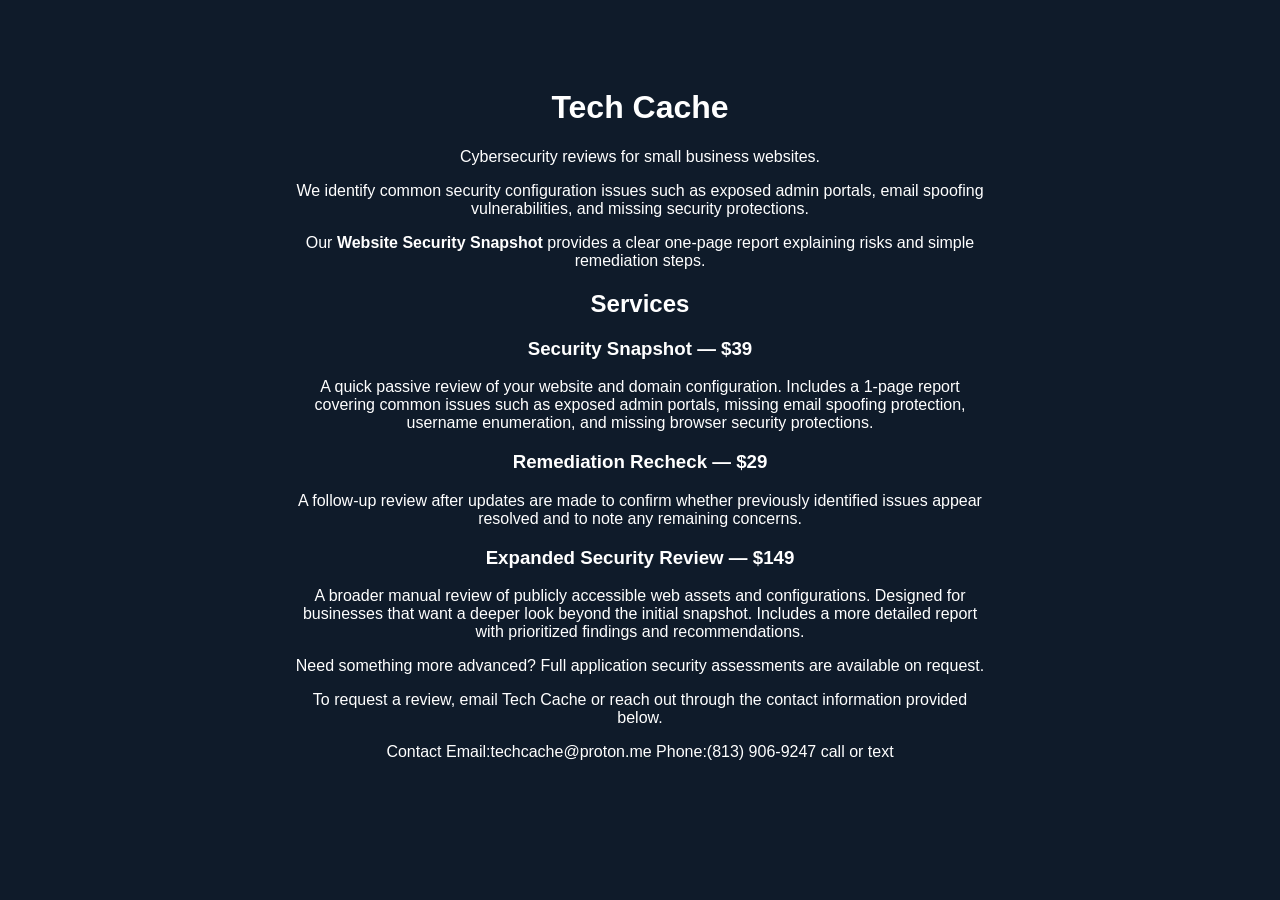
==== index.html @ 00142aca "Update contact information and review request text Rearranged contact information and review request" ====
<!DOCTYPE html>
<html>
<head>
<title>Tech Cache</title>
<style>
body {
    font-family: Arial;
    background-color: #0f1b2a;
    color: white;
    text-align: center;
    padding: 60px;
}

.container {
    max-width: 700px;
    margin: auto;
}

.logo {
    width: 120px;
}

button {
    background-color: #f4c542;
    border: none;
    padding: 12px 20px;
    font-size: 16px;
    cursor: pointer;
    border-radius: 6px;
}
</style>
</head>

<body>

<div class="container">

<h1>Tech Cache</h1>

<p>
Cybersecurity reviews for small business websites.
</p>

<p>
We identify common security configuration issues such as exposed admin portals,
email spoofing vulnerabilities, and missing security protections.
</p>

<p>
Our <strong>Website Security Snapshot</strong> provides a clear one-page report
explaining risks and simple remediation steps.
</p>
    
<h2>Services</h2>

<h3>Security Snapshot — $39</h3>
<p>
A quick passive review of your website and domain configuration.
Includes a 1-page report covering common issues such as exposed admin portals,
missing email spoofing protection, username enumeration, and missing browser security protections.
</p>

<h3>Remediation Recheck — $29</h3>
<p>
A follow-up review after updates are made to confirm whether previously identified issues
appear resolved and to note any remaining concerns.
</p>

<h3>Expanded Security Review — $149</h3>
<p>
A broader manual review of publicly accessible web assets and configurations.
Designed for businesses that want a deeper look beyond the initial snapshot.
Includes a more detailed report with prioritized findings and recommendations.
</p>
    
<p>
Need something more advanced? Full application security assessments are available on request.
</p>
    
<p>
To request a review, email Tech Cache or reach out through the contact information provided below.
</p>
    
<p>
Contact
Email:techcache@proton.me
Phone:(813) 906-9247 call or text
</p>

</div>

</body>
</html>
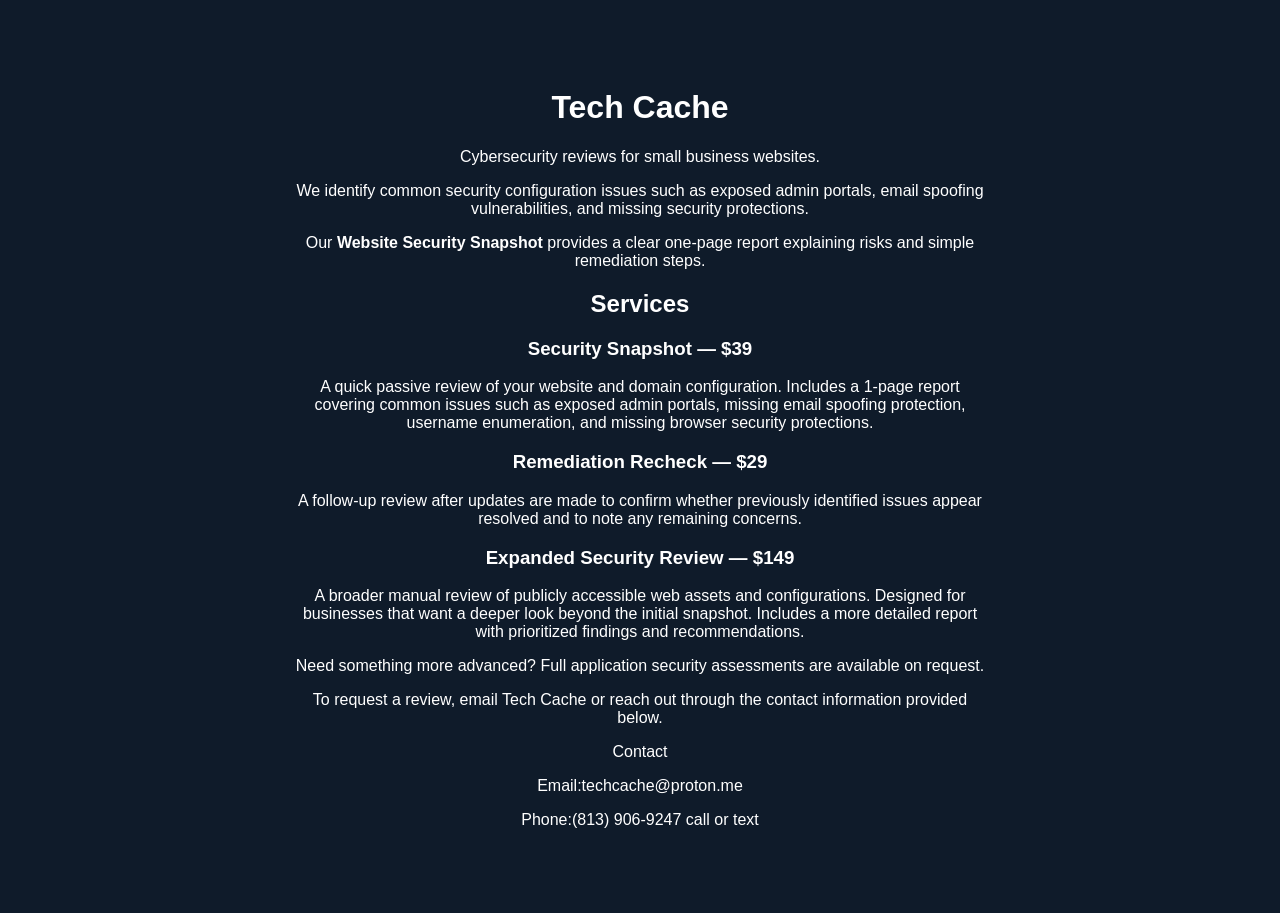
==== commit ffce674a: "Add contact information section to index.html" ====
--- a/index.html
+++ b/index.html
@@ -83,7 +83,13 @@
     
 <p>
 Contact
+</p>
+
+<p>
 Email:techcache@proton.me
+</p>
+
+<p>    
 Phone:(813) 906-9247 call or text
 </p>
 
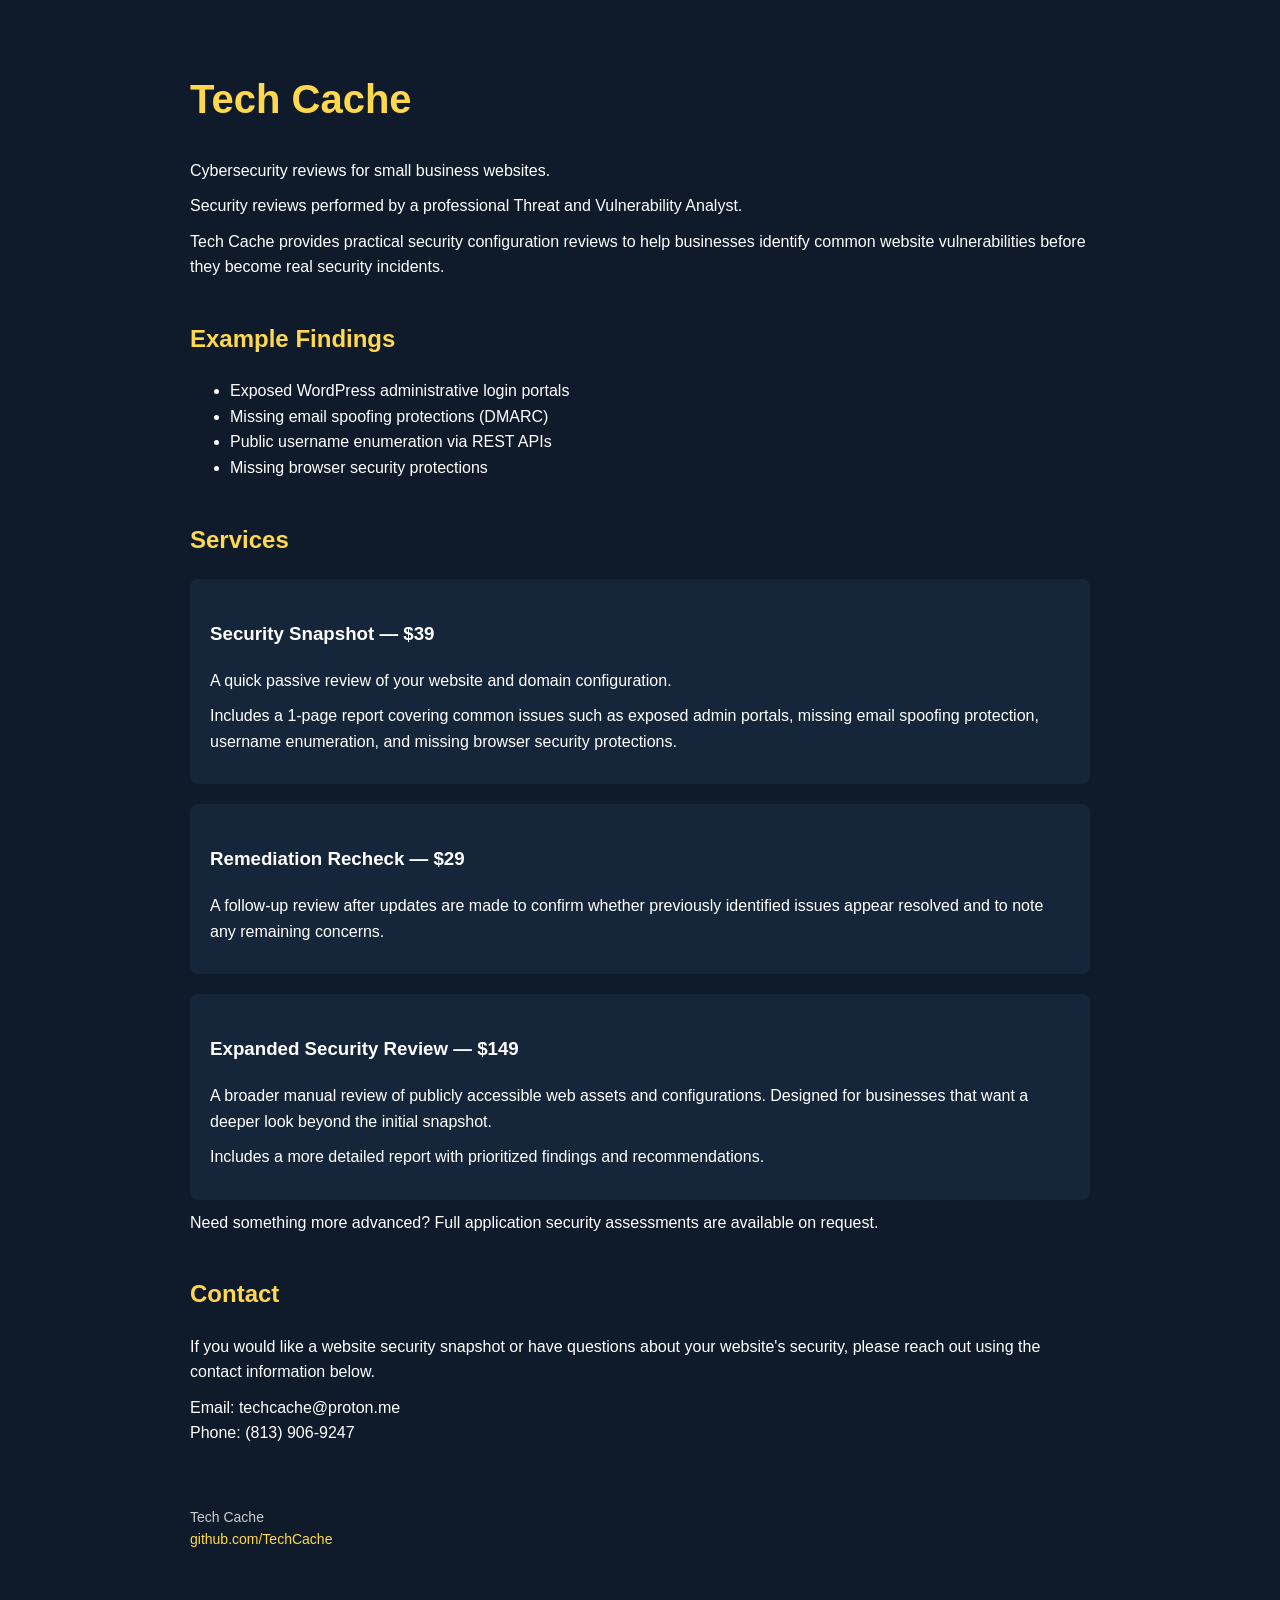
==== commit b330963e: "Refactor index.html for better structure and styles Updated HTML structure and styling for improved " ====
--- a/index.html
+++ b/index.html
@@ -1,33 +1,66 @@
 <!DOCTYPE html>
-<html>
+<html lang="en">
 <head>
+<meta charset="UTF-8">
+<meta name="viewport" content="width=device-width, initial-scale=1.0">
 <title>Tech Cache</title>
+
 <style>
+
 body {
-    font-family: Arial;
-    background-color: #0f1b2a;
-    color: white;
-    text-align: center;
-    padding: 60px;
+    margin:0;
+    font-family: Arial, Helvetica, sans-serif;
+    background-color:#0f1b2a;
+    color:white;
+    line-height:1.6;
 }
 
 .container {
-    max-width: 700px;
-    margin: auto;
+    max-width:900px;
+    margin:auto;
+    padding:40px 20px;
 }
 
-.logo {
-    width: 120px;
+h1 {
+    color:#ffd84d;
+    font-size:40px;
 }
 
-button {
-    background-color: #f4c542;
-    border: none;
-    padding: 12px 20px;
-    font-size: 16px;
-    cursor: pointer;
-    border-radius: 6px;
+h2 {
+    color:#ffd84d;
+    margin-top:40px;
 }
+
+h3 {
+    margin-top:20px;
+}
+
+p {
+    margin:10px 0;
+}
+
+ul {
+    margin-top:10px;
+}
+
+.service {
+    background:#16263a;
+    padding:20px;
+    margin-top:20px;
+    border-radius:8px;
+}
+
+.footer {
+    margin-top:60px;
+    font-size:14px;
+    color:#ccc;
+}
+
+a {
+    color:#ffd84d;
+    text-decoration:none;
+}
+
 </style>
 </head>
 
@@ -42,56 +75,98 @@
 </p>
 
 <p>
-We identify common security configuration issues such as exposed admin portals,
-email spoofing vulnerabilities, and missing security protections.
+Security reviews performed by a professional Threat and Vulnerability Analyst.
 </p>
 
 <p>
-Our <strong>Website Security Snapshot</strong> provides a clear one-page report
-explaining risks and simple remediation steps.
+Tech Cache provides practical security configuration reviews to help businesses identify
+common website vulnerabilities before they become real security incidents.
 </p>
-    
+
+
+<h2>Example Findings</h2>
+
+<ul>
+<li>Exposed WordPress administrative login portals</li>
+<li>Missing email spoofing protections (DMARC)</li>
+<li>Public username enumeration via REST APIs</li>
+<li>Missing browser security protections</li>
+</ul>
+
+
 <h2>Services</h2>
 
+<div class="service">
+
 <h3>Security Snapshot — $39</h3>
+
 <p>
 A quick passive review of your website and domain configuration.
+</p>
+
+<p>
 Includes a 1-page report covering common issues such as exposed admin portals,
 missing email spoofing protection, username enumeration, and missing browser security protections.
 </p>
 
+</div>
+
+
+<div class="service">
+
 <h3>Remediation Recheck — $29</h3>
+
 <p>
 A follow-up review after updates are made to confirm whether previously identified issues
 appear resolved and to note any remaining concerns.
 </p>
 
+</div>
+
+
+<div class="service">
+
 <h3>Expanded Security Review — $149</h3>
+
 <p>
 A broader manual review of publicly accessible web assets and configurations.
 Designed for businesses that want a deeper look beyond the initial snapshot.
+</p>
+
+<p>
 Includes a more detailed report with prioritized findings and recommendations.
 </p>
-    
+
+</div>
+
+
 <p>
 Need something more advanced? Full application security assessments are available on request.
 </p>
-    
+
+
+<h2>Contact</h2>
+
 <p>
-To request a review, email Tech Cache or reach out through the contact information provided below.
-</p>
-    
-<p>
-Contact
+If you would like a website security snapshot or have questions about your website's security,
+please reach out using the contact information below.
 </p>
 
 <p>
-Email:techcache@proton.me
+Email: techcache@proton.me<br>
+Phone: (813) 906-9247
 </p>
 
-<p>    
-Phone:(813) 906-9247 call or text
+
+<div class="footer">
+
+<p>
+Tech Cache
+<br>
+<a href="https://github.com/TechCache">github.com/TechCache</a>
 </p>
+
+</div>
 
 </div>
 
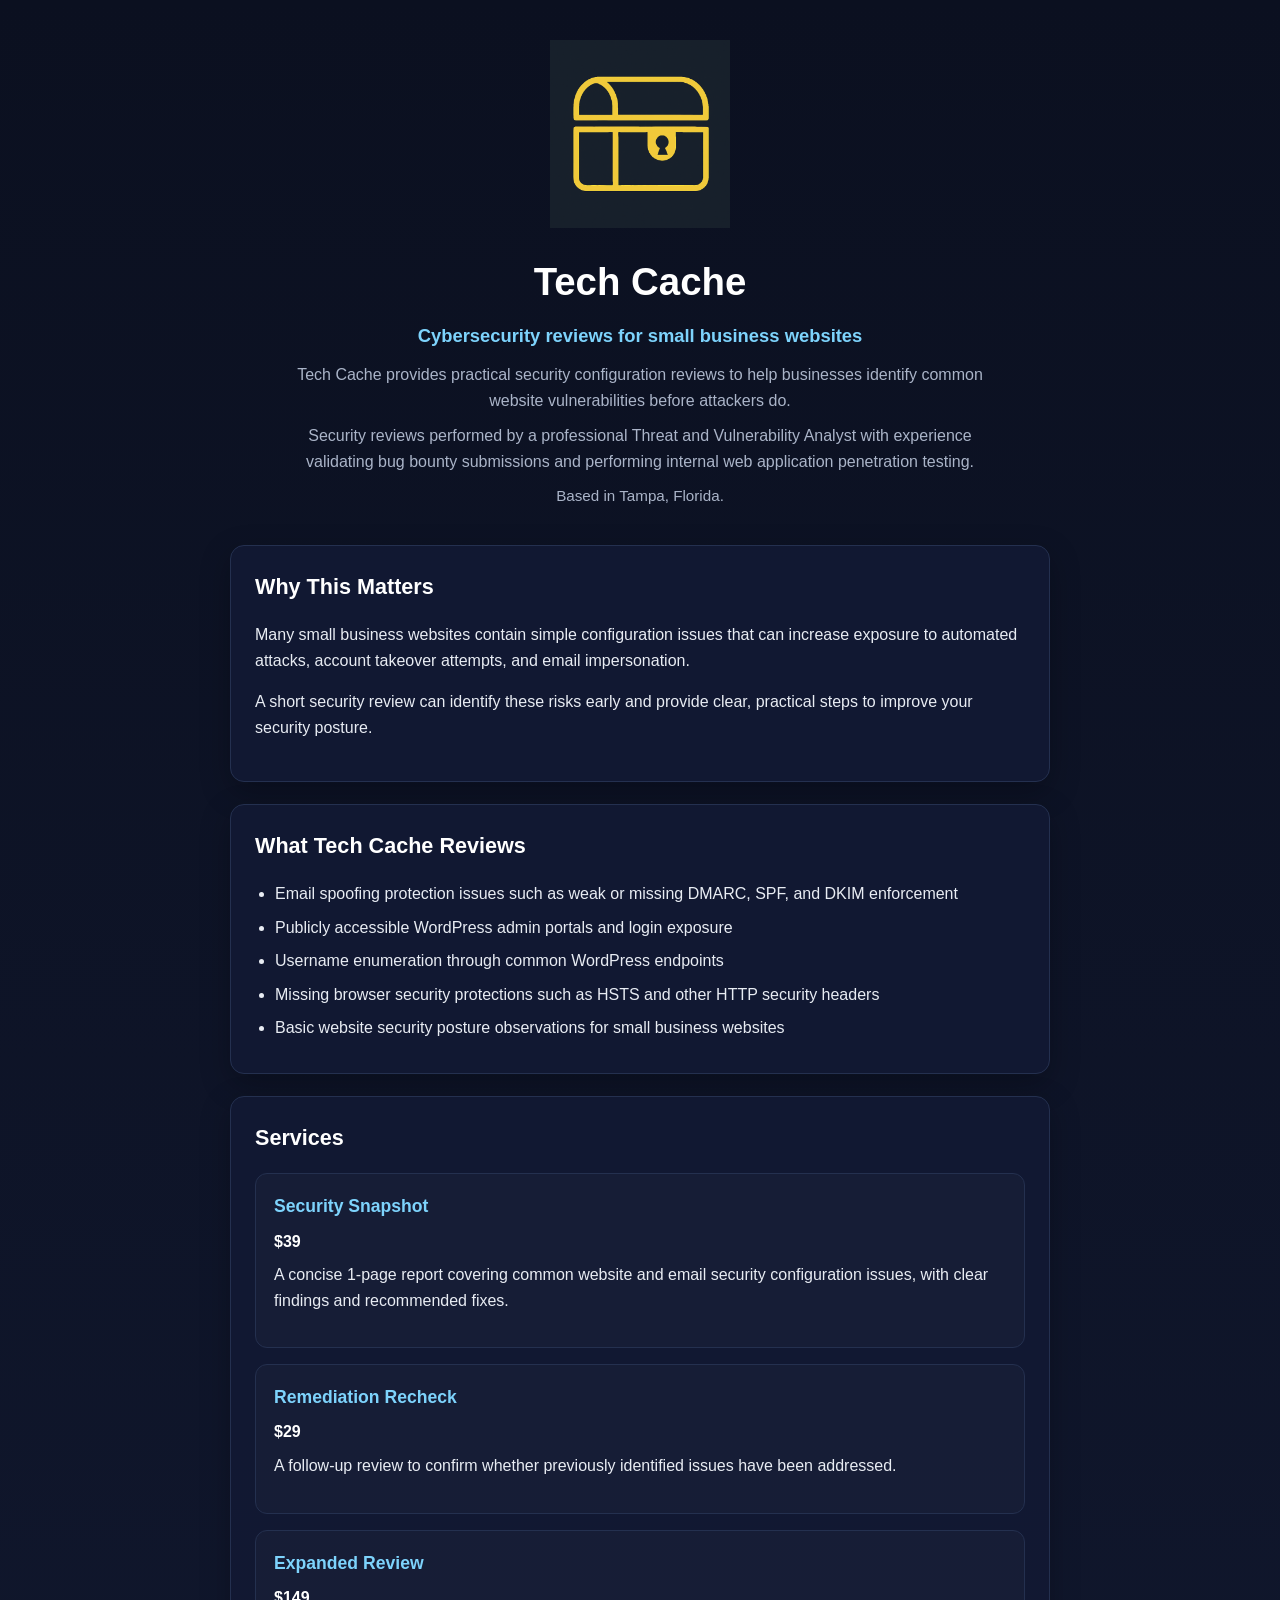
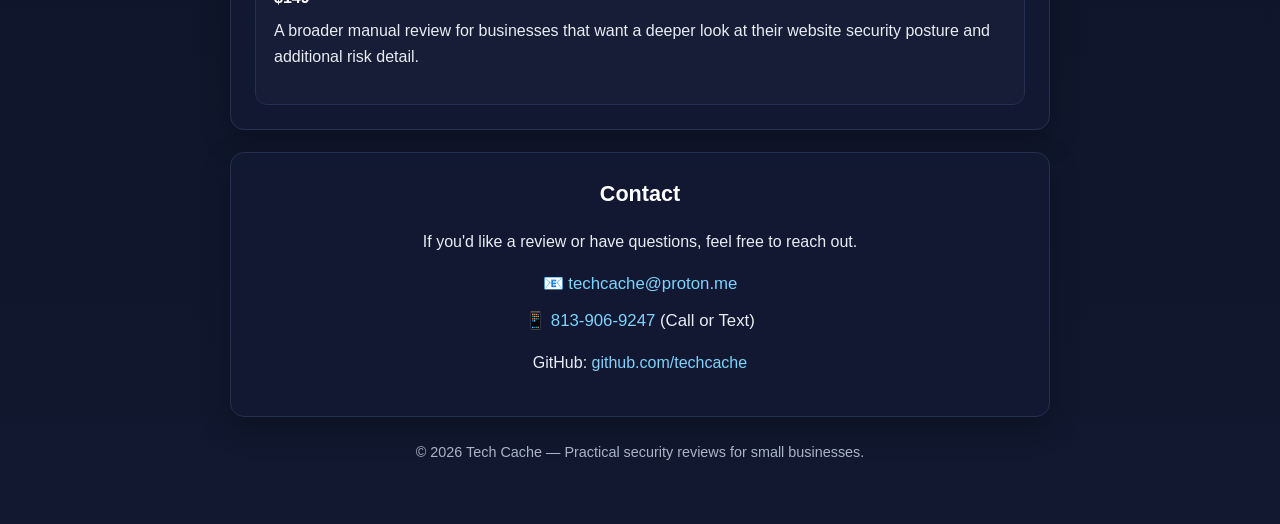
==== commit 884f89fd: "Refactor index.html with updated styles and content Updated HTML structure and styles for improved l" ====
--- a/index.html
+++ b/index.html
@@ -5,60 +5,163 @@
 <meta name="viewport" content="width=device-width, initial-scale=1.0">
 <title>Tech Cache</title>
 
+<meta name="description"
+content="Tech Cache provides practical cybersecurity reviews for small business websites including email security, WordPress exposure checks, and website security snapshots.">
+
 <style>
 
-body {
-    margin:0;
-    font-family: Arial, Helvetica, sans-serif;
-    background-color:#0f1b2a;
-    color:white;
-    line-height:1.6;
-}
-
-.container {
-    max-width:900px;
-    margin:auto;
-    padding:40px 20px;
-}
-
-h1 {
-    color:#ffd84d;
-    font-size:40px;
-}
-
-h2 {
-    color:#ffd84d;
-    margin-top:40px;
-}
-
-h3 {
-    margin-top:20px;
-}
-
-p {
-    margin:10px 0;
-}
-
-ul {
-    margin-top:10px;
-}
-
-.service {
-    background:#16263a;
-    padding:20px;
-    margin-top:20px;
-    border-radius:8px;
-}
-
-.footer {
-    margin-top:60px;
-    font-size:14px;
-    color:#ccc;
-}
-
-a {
-    color:#ffd84d;
-    text-decoration:none;
+:root{
+--bg:#0b1020;
+--card:#121933;
+--text:#e8ecf3;
+--muted:#aab4c8;
+--accent:#7dd3fc;
+--accent2:#38bdf8;
+--border:#24304f;
+}
+
+*{
+box-sizing:border-box;
+}
+
+body{
+margin:0;
+font-family:Arial,Helvetica,sans-serif;
+background:linear-gradient(180deg,#0b1020 0%,#11182f 100%);
+color:var(--text);
+line-height:1.6;
+}
+
+.container{
+max-width:860px;
+margin:0 auto;
+padding:40px 20px 60px;
+}
+
+.hero{
+text-align:center;
+margin-bottom:36px;
+}
+
+.logo{
+max-width:180px;
+height:auto;
+margin-bottom:16px;
+}
+
+h1{
+margin:0 0 8px;
+font-size:2.4rem;
+color:white;
+}
+
+.tagline{
+font-size:1.15rem;
+color:var(--accent);
+margin-bottom:12px;
+font-weight:600;
+}
+
+.subtext{
+max-width:720px;
+margin:0 auto 10px;
+color:var(--muted);
+font-size:1rem;
+}
+
+.location{
+color:var(--muted);
+font-size:0.95rem;
+margin-top:8px;
+}
+
+.card{
+background:rgba(18,25,51,0.9);
+border:1px solid var(--border);
+border-radius:14px;
+padding:24px;
+margin-bottom:22px;
+box-shadow:0 10px 30px rgba(0,0,0,0.25);
+}
+
+h2{
+margin-top:0;
+color:white;
+font-size:1.35rem;
+}
+
+p{
+margin-top:0;
+}
+
+ul{
+margin:12px 0 0 20px;
+padding:0;
+}
+
+li{
+margin-bottom:8px;
+color:var(--text);
+}
+
+.services{
+display:grid;
+gap:16px;
+}
+
+.service{
+padding:18px;
+border:1px solid var(--border);
+border-radius:12px;
+background:rgba(255,255,255,0.02);
+}
+
+.service h3{
+margin:0 0 8px;
+color:var(--accent);
+font-size:1.1rem;
+}
+
+.price{
+font-weight:bold;
+color:white;
+margin-bottom:8px;
+}
+
+.contact-box{
+text-align:center;
+}
+
+.contact-info{
+font-size:1.05rem;
+margin-top:10px;
+}
+
+a{
+color:var(--accent);
+text-decoration:none;
+}
+
+a:hover{
+color:var(--accent2);
+text-decoration:underline;
+}
+
+.footer{
+text-align:center;
+color:var(--muted);
+font-size:0.9rem;
+margin-top:24px;
+}
+
+@media (max-width:640px){
+h1{
+font-size:2rem;
+}
+
+.container{
+padding-top:28px;
+}
 }
 
 </style>
@@ -68,104 +171,133 @@
 
 <div class="container">
 
+<header class="hero">
+
+<img src="assets/logo.png" alt="Tech Cache logo" class="logo">
+
 <h1>Tech Cache</h1>
 
-<p>
-Cybersecurity reviews for small business websites.
-</p>
-
-<p>
-Security reviews performed by a professional Threat and Vulnerability Analyst.
-</p>
-
-<p>
-Tech Cache provides practical security configuration reviews to help businesses identify
-common website vulnerabilities before they become real security incidents.
-</p>
-
-
-<h2>Example Findings</h2>
+<div class="tagline">Cybersecurity reviews for small business websites</div>
+
+<p class="subtext">
+Tech Cache provides practical security configuration reviews to help
+businesses identify common website vulnerabilities before attackers do.
+</p>
+
+<p class="subtext">
+Security reviews performed by a professional Threat and Vulnerability Analyst
+with experience validating bug bounty submissions and performing internal
+web application penetration testing.
+</p>
+
+<div class="location">Based in Tampa, Florida.</div>
+
+</header>
+
+
+<section class="card">
+
+<h2>Why This Matters</h2>
+
+<p>
+Many small business websites contain simple configuration issues that can
+increase exposure to automated attacks, account takeover attempts, and
+email impersonation.
+</p>
+
+<p>
+A short security review can identify these risks early and provide clear,
+practical steps to improve your security posture.
+</p>
+
+</section>
+
+
+<section class="card">
+
+<h2>What Tech Cache Reviews</h2>
 
 <ul>
-<li>Exposed WordPress administrative login portals</li>
-<li>Missing email spoofing protections (DMARC)</li>
-<li>Public username enumeration via REST APIs</li>
-<li>Missing browser security protections</li>
+
+<li>Email spoofing protection issues such as weak or missing DMARC, SPF, and DKIM enforcement</li>
+
+<li>Publicly accessible WordPress admin portals and login exposure</li>
+
+<li>Username enumeration through common WordPress endpoints</li>
+
+<li>Missing browser security protections such as HSTS and other HTTP security headers</li>
+
+<li>Basic website security posture observations for small business websites</li>
+
 </ul>
 
+</section>
+
+
+<section class="card">
 
 <h2>Services</h2>
 
+<div class="services">
+
 <div class="service">
-
-<h3>Security Snapshot — $39</h3>
-
-<p>
-A quick passive review of your website and domain configuration.
-</p>
-
-<p>
-Includes a 1-page report covering common issues such as exposed admin portals,
-missing email spoofing protection, username enumeration, and missing browser security protections.
-</p>
-
-</div>
-
+<h3>Security Snapshot</h3>
+<div class="price">$39</div>
+<p>
+A concise 1-page report covering common website and email security
+configuration issues, with clear findings and recommended fixes.
+</p>
+</div>
 
 <div class="service">
-
-<h3>Remediation Recheck — $29</h3>
-
-<p>
-A follow-up review after updates are made to confirm whether previously identified issues
-appear resolved and to note any remaining concerns.
-</p>
-
-</div>
-
+<h3>Remediation Recheck</h3>
+<div class="price">$29</div>
+<p>
+A follow-up review to confirm whether previously identified issues
+have been addressed.
+</p>
+</div>
 
 <div class="service">
-
-<h3>Expanded Security Review — $149</h3>
-
-<p>
-A broader manual review of publicly accessible web assets and configurations.
-Designed for businesses that want a deeper look beyond the initial snapshot.
-</p>
-
-<p>
-Includes a more detailed report with prioritized findings and recommendations.
-</p>
-
-</div>
-
-
-<p>
-Need something more advanced? Full application security assessments are available on request.
-</p>
-
+<h3>Expanded Review</h3>
+<div class="price">$149</div>
+<p>
+A broader manual review for businesses that want a deeper look at
+their website security posture and additional risk detail.
+</p>
+</div>
+
+</div>
+
+</section>
+
+
+<section class="card contact-box">
 
 <h2>Contact</h2>
 
-<p>
-If you would like a website security snapshot or have questions about your website's security,
-please reach out using the contact information below.
-</p>
-
-<p>
-Email: techcache@proton.me<br>
-Phone: (813) 906-9247
-</p>
+<p>If you'd like a review or have questions, feel free to reach out.</p>
+
+<div class="contact-info">
+📧 <a href="mailto:techcache@proton.me">techcache@proton.me</a>
+</div>
+
+<div class="contact-info">
+📱 <a href="tel:+18139069247">813-906-9247</a> (Call or Text)
+</div>
+
+<p style="margin-top:16px;">
+GitHub:
+<a href="https://github.com/techcache" target="_blank">
+github.com/techcache
+</a>
+</p>
+
+</section>
 
 
 <div class="footer">
-
-<p>
-Tech Cache
-<br>
-<a href="https://github.com/TechCache">github.com/TechCache</a>
-</p>
-
+© 2026 Tech Cache — Practical security reviews for small businesses.
 </div>
 
 </div>
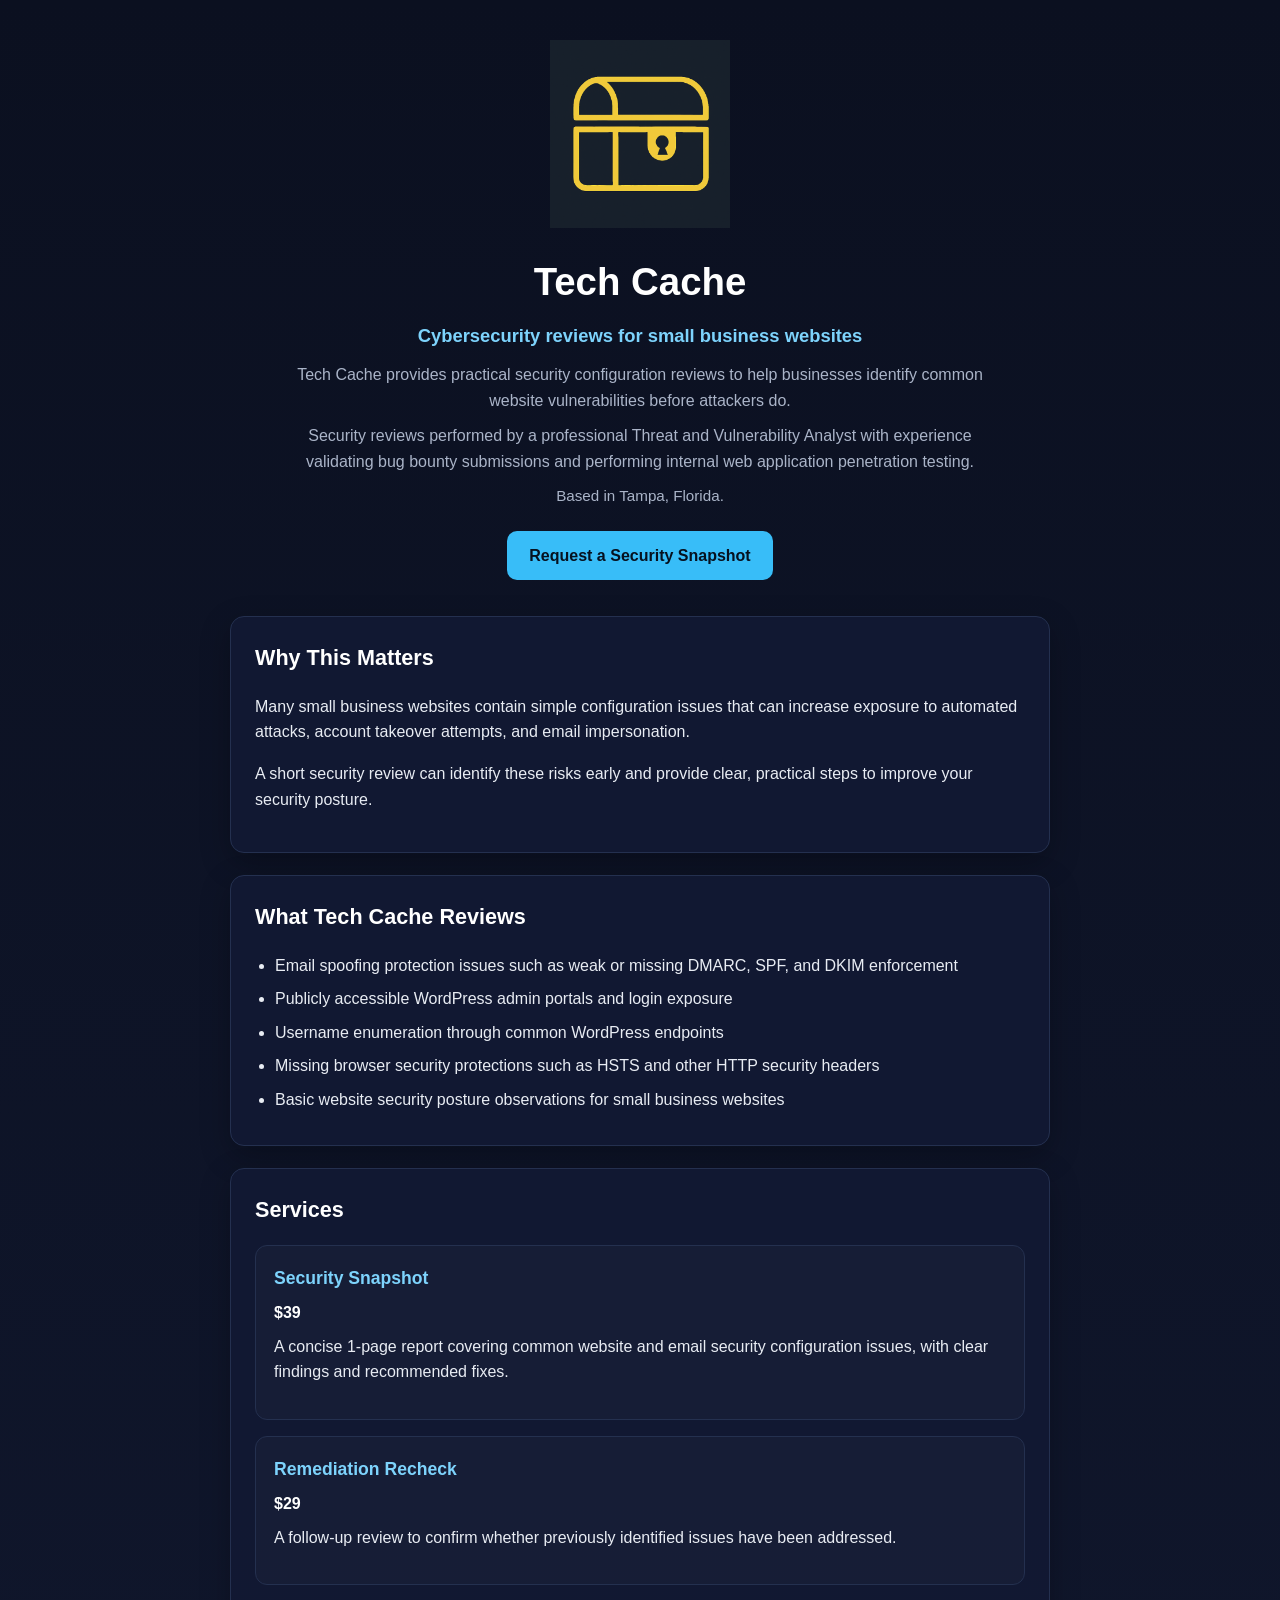
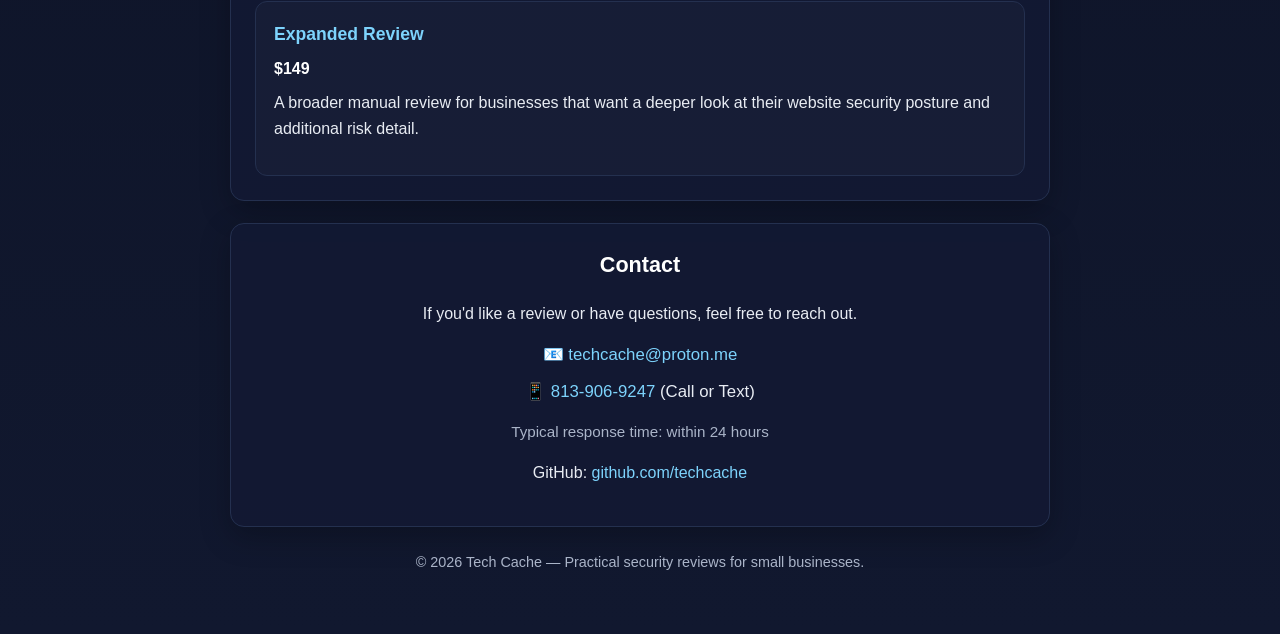
==== commit 4d36b59b: "Refactor CSS variables and improve HTML structure Added new CSS variables for button text color and " ====
--- a/index.html
+++ b/index.html
@@ -9,161 +9,192 @@
 content="Tech Cache provides practical cybersecurity reviews for small business websites including email security, WordPress exposure checks, and website security snapshots.">
 
 <style>
-
 :root{
---bg:#0b1020;
---card:#121933;
---text:#e8ecf3;
---muted:#aab4c8;
---accent:#7dd3fc;
---accent2:#38bdf8;
---border:#24304f;
+  --bg:#0b1020;
+  --card:#121933;
+  --text:#e8ecf3;
+  --muted:#aab4c8;
+  --accent:#7dd3fc;
+  --accent2:#38bdf8;
+  --border:#24304f;
+  --button-text:#06111f;
 }
 
 *{
-box-sizing:border-box;
+  box-sizing:border-box;
 }
 
 body{
-margin:0;
-font-family:Arial,Helvetica,sans-serif;
-background:linear-gradient(180deg,#0b1020 0%,#11182f 100%);
-color:var(--text);
-line-height:1.6;
+  margin:0;
+  font-family:Arial,Helvetica,sans-serif;
+  background:linear-gradient(180deg,#0b1020 0%,#11182f 100%);
+  color:var(--text);
+  line-height:1.6;
 }
 
 .container{
-max-width:860px;
-margin:0 auto;
-padding:40px 20px 60px;
+  max-width:860px;
+  margin:0 auto;
+  padding:40px 20px 60px;
 }
 
 .hero{
-text-align:center;
-margin-bottom:36px;
+  text-align:center;
+  margin-bottom:36px;
 }
 
 .logo{
-max-width:180px;
-height:auto;
-margin-bottom:16px;
+  max-width:180px;
+  height:auto;
+  margin-bottom:16px;
 }
 
 h1{
-margin:0 0 8px;
-font-size:2.4rem;
-color:white;
+  margin:0 0 8px;
+  font-size:2.4rem;
+  color:white;
 }
 
 .tagline{
-font-size:1.15rem;
-color:var(--accent);
-margin-bottom:12px;
-font-weight:600;
+  font-size:1.15rem;
+  color:var(--accent);
+  margin-bottom:12px;
+  font-weight:600;
 }
 
 .subtext{
-max-width:720px;
-margin:0 auto 10px;
-color:var(--muted);
-font-size:1rem;
+  max-width:720px;
+  margin:0 auto 10px;
+  color:var(--muted);
+  font-size:1rem;
 }
 
 .location{
-color:var(--muted);
-font-size:0.95rem;
-margin-top:8px;
+  color:var(--muted);
+  font-size:0.95rem;
+  margin-top:8px;
+}
+
+.cta-wrap{
+  margin-top:22px;
+}
+
+.cta-button{
+  display:inline-block;
+  background:var(--accent2);
+  color:var(--button-text);
+  padding:12px 22px;
+  border-radius:10px;
+  font-weight:700;
+  text-decoration:none;
+  transition:transform 0.15s ease, opacity 0.15s ease;
+}
+
+.cta-button:hover{
+  text-decoration:none;
+  opacity:0.95;
+  transform:translateY(-1px);
 }
 
 .card{
-background:rgba(18,25,51,0.9);
-border:1px solid var(--border);
-border-radius:14px;
-padding:24px;
-margin-bottom:22px;
-box-shadow:0 10px 30px rgba(0,0,0,0.25);
+  background:rgba(18,25,51,0.9);
+  border:1px solid var(--border);
+  border-radius:14px;
+  padding:24px;
+  margin-bottom:22px;
+  box-shadow:0 10px 30px rgba(0,0,0,0.25);
 }
 
 h2{
-margin-top:0;
-color:white;
-font-size:1.35rem;
+  margin-top:0;
+  color:white;
+  font-size:1.35rem;
 }
 
 p{
-margin-top:0;
+  margin-top:0;
 }
 
 ul{
-margin:12px 0 0 20px;
-padding:0;
+  margin:12px 0 0 20px;
+  padding:0;
 }
 
 li{
-margin-bottom:8px;
-color:var(--text);
+  margin-bottom:8px;
+  color:var(--text);
 }
 
 .services{
-display:grid;
-gap:16px;
+  display:grid;
+  gap:16px;
 }
 
 .service{
-padding:18px;
-border:1px solid var(--border);
-border-radius:12px;
-background:rgba(255,255,255,0.02);
+  padding:18px;
+  border:1px solid var(--border);
+  border-radius:12px;
+  background:rgba(255,255,255,0.02);
 }
 
 .service h3{
-margin:0 0 8px;
-color:var(--accent);
-font-size:1.1rem;
+  margin:0 0 8px;
+  color:var(--accent);
+  font-size:1.1rem;
 }
 
 .price{
-font-weight:bold;
-color:white;
-margin-bottom:8px;
+  font-weight:bold;
+  color:white;
+  margin-bottom:8px;
 }
 
 .contact-box{
-text-align:center;
+  text-align:center;
 }
 
 .contact-info{
-font-size:1.05rem;
-margin-top:10px;
+  font-size:1.05rem;
+  margin-top:10px;
+}
+
+.response-time{
+  color:var(--muted);
+  font-size:0.95rem;
+  margin-top:14px;
 }
 
 a{
-color:var(--accent);
-text-decoration:none;
+  color:var(--accent);
+  text-decoration:none;
 }
 
 a:hover{
-color:var(--accent2);
-text-decoration:underline;
+  color:var(--accent2);
+  text-decoration:underline;
 }
 
 .footer{
-text-align:center;
-color:var(--muted);
-font-size:0.9rem;
-margin-top:24px;
+  text-align:center;
+  color:var(--muted);
+  font-size:0.9rem;
+  margin-top:24px;
 }
 
 @media (max-width:640px){
-h1{
-font-size:2rem;
-}
-
-.container{
-padding-top:28px;
-}
-}
-
+  h1{
+    font-size:2rem;
+  }
+
+  .container{
+    padding-top:28px;
+  }
+
+  .cta-button{
+    width:100%;
+    max-width:320px;
+  }
+}
 </style>
 </head>
 
@@ -171,134 +202,121 @@
 
 <div class="container">
 
-<header class="hero">
-
-<img src="assets/logo.png" alt="Tech Cache logo" class="logo">
-
-<h1>Tech Cache</h1>
-
-<div class="tagline">Cybersecurity reviews for small business websites</div>
-
-<p class="subtext">
-Tech Cache provides practical security configuration reviews to help
-businesses identify common website vulnerabilities before attackers do.
-</p>
-
-<p class="subtext">
-Security reviews performed by a professional Threat and Vulnerability Analyst
-with experience validating bug bounty submissions and performing internal
-web application penetration testing.
-</p>
-
-<div class="location">Based in Tampa, Florida.</div>
-
-</header>
-
-
-<section class="card">
-
-<h2>Why This Matters</h2>
-
-<p>
-Many small business websites contain simple configuration issues that can
-increase exposure to automated attacks, account takeover attempts, and
-email impersonation.
-</p>
-
-<p>
-A short security review can identify these risks early and provide clear,
-practical steps to improve your security posture.
-</p>
-
-</section>
-
-
-<section class="card">
-
-<h2>What Tech Cache Reviews</h2>
-
-<ul>
-
-<li>Email spoofing protection issues such as weak or missing DMARC, SPF, and DKIM enforcement</li>
-
-<li>Publicly accessible WordPress admin portals and login exposure</li>
-
-<li>Username enumeration through common WordPress endpoints</li>
-
-<li>Missing browser security protections such as HSTS and other HTTP security headers</li>
-
-<li>Basic website security posture observations for small business websites</li>
-
-</ul>
-
-</section>
-
-
-<section class="card">
-
-<h2>Services</h2>
-
-<div class="services">
-
-<div class="service">
-<h3>Security Snapshot</h3>
-<div class="price">$39</div>
-<p>
-A concise 1-page report covering common website and email security
-configuration issues, with clear findings and recommended fixes.
-</p>
-</div>
-
-<div class="service">
-<h3>Remediation Recheck</h3>
-<div class="price">$29</div>
-<p>
-A follow-up review to confirm whether previously identified issues
-have been addressed.
-</p>
-</div>
-
-<div class="service">
-<h3>Expanded Review</h3>
-<div class="price">$149</div>
-<p>
-A broader manual review for businesses that want a deeper look at
-their website security posture and additional risk detail.
-</p>
-</div>
-
-</div>
-
-</section>
-
-
-<section class="card contact-box">
-
-<h2>Contact</h2>
-
-<p>If you'd like a review or have questions, feel free to reach out.</p>
-
-<div class="contact-info">
-📧 <a href="mailto:techcache@proton.me">techcache@proton.me</a>
-</div>
-
-<div class="contact-info">
-📱 <a href="tel:+18139069247">813-906-9247</a> (Call or Text)
-</div>
-
-<p style="margin-top:16px;">
-GitHub:
-<a href="https://github.com/techcache" target="_blank">
-github.com/techcache
-</a>
-</p>
-
-</section>
-
-
-<div class="footer">
-© 2026 Tech Cache — Practical security reviews for small businesses.
-</div>
+  <header class="hero">
+    <img src="assets/logo.png" alt="Tech Cache logo" class="logo">
+
+    <h1>Tech Cache</h1>
+
+    <div class="tagline">Cybersecurity reviews for small business websites</div>
+
+    <p class="subtext">
+      Tech Cache provides practical security configuration reviews to help
+      businesses identify common website vulnerabilities before attackers do.
+    </p>
+
+    <p class="subtext">
+      Security reviews performed by a professional Threat and Vulnerability Analyst
+      with experience validating bug bounty submissions and performing internal
+      web application penetration testing.
+    </p>
+
+    <div class="location">Based in Tampa, Florida.</div>
+
+    <div class="cta-wrap">
+      <a href="mailto:techcache@proton.me?subject=Security%20Snapshot%20Request" class="cta-button">
+        Request a Security Snapshot
+      </a>
+    </div>
+  </header>
+
+  <section class="card">
+    <h2>Why This Matters</h2>
+
+    <p>
+      Many small business websites contain simple configuration issues that can
+      increase exposure to automated attacks, account takeover attempts, and
+      email impersonation.
+    </p>
+
+    <p>
+      A short security review can identify these risks early and provide clear,
+      practical steps to improve your security posture.
+    </p>
+  </section>
+
+  <section class="card">
+    <h2>What Tech Cache Reviews</h2>
+
+    <ul>
+      <li>Email spoofing protection issues such as weak or missing DMARC, SPF, and DKIM enforcement</li>
+      <li>Publicly accessible WordPress admin portals and login exposure</li>
+      <li>Username enumeration through common WordPress endpoints</li>
+      <li>Missing browser security protections such as HSTS and other HTTP security headers</li>
+      <li>Basic website security posture observations for small business websites</li>
+    </ul>
+  </section>
+
+  <section class="card">
+    <h2>Services</h2>
+
+    <div class="services">
+      <div class="service">
+        <h3>Security Snapshot</h3>
+        <div class="price">$39</div>
+        <p>
+          A concise 1-page report covering common website and email security
+          configuration issues, with clear findings and recommended fixes.
+        </p>
+      </div>
+
+      <div class="service">
+        <h3>Remediation Recheck</h3>
+        <div class="price">$29</div>
+        <p>
+          A follow-up review to confirm whether previously identified issues
+          have been addressed.
+        </p>
+      </div>
+
+      <div class="service">
+        <h3>Expanded Review</h3>
+        <div class="price">$149</div>
+        <p>
+          A broader manual review for businesses that want a deeper look at
+          their website security posture and additional risk detail.
+        </p>
+      </div>
+    </div>
+  </section>
+
+  <section class="card contact-box">
+    <h2>Contact</h2>
+
+    <p>If you'd like a review or have questions, feel free to reach out.</p>
+
+    <div class="contact-info">
+      📧 <a href="mailto:techcache@proton.me">techcache@proton.me</a>
+    </div>
+
+    <div class="contact-info">
+      📱 <a href="tel:+18139069247">813-906-9247</a> (Call or Text)
+    </div>
+
+    <div class="response-time">
+      Typical response time: within 24 hours
+    </div>
+
+    <p style="margin-top:16px;">
+      GitHub:
+      <a href="https://github.com/techcache" target="_blank" rel="noopener noreferrer">
+        github.com/techcache
+      </a>
+    </p>
+  </section>
+
+  <div class="footer">
+    © 2026 Tech Cache — Practical security reviews for small businesses.
+  </div>
 
 </div>
 
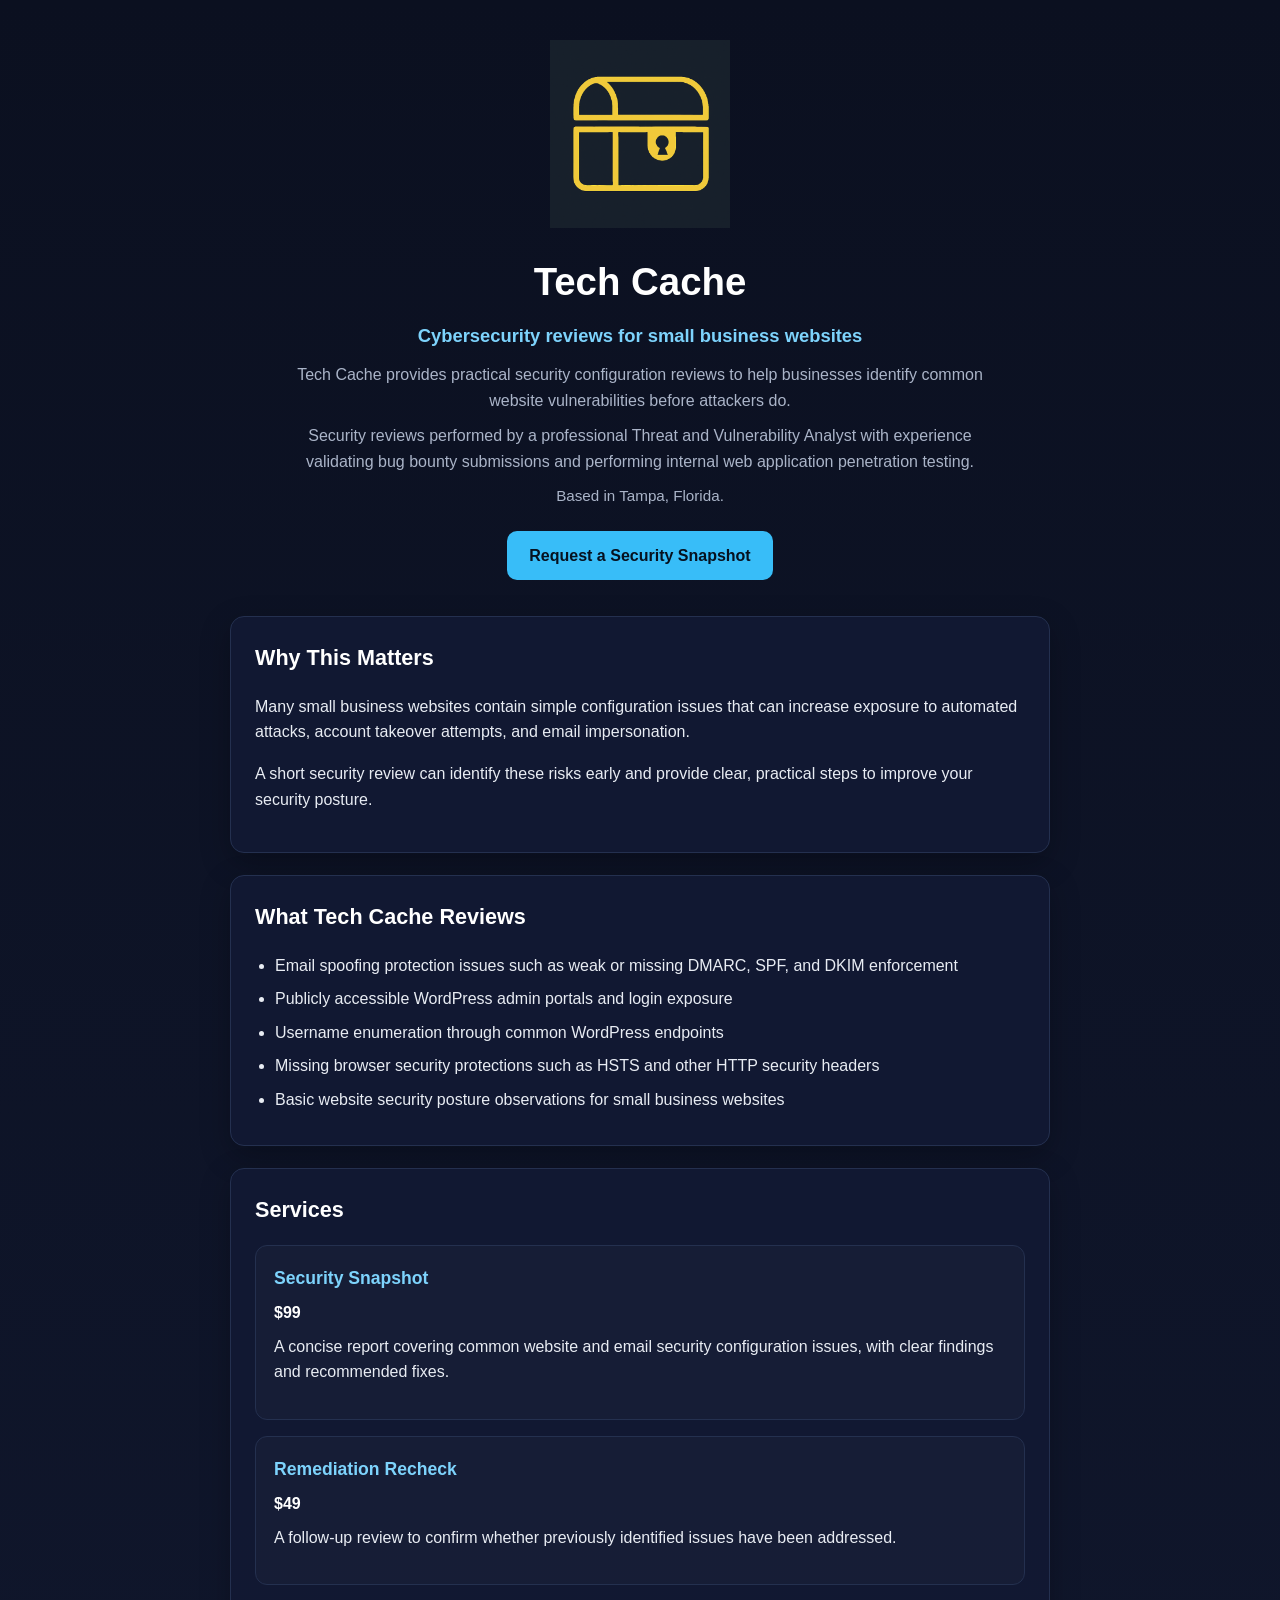
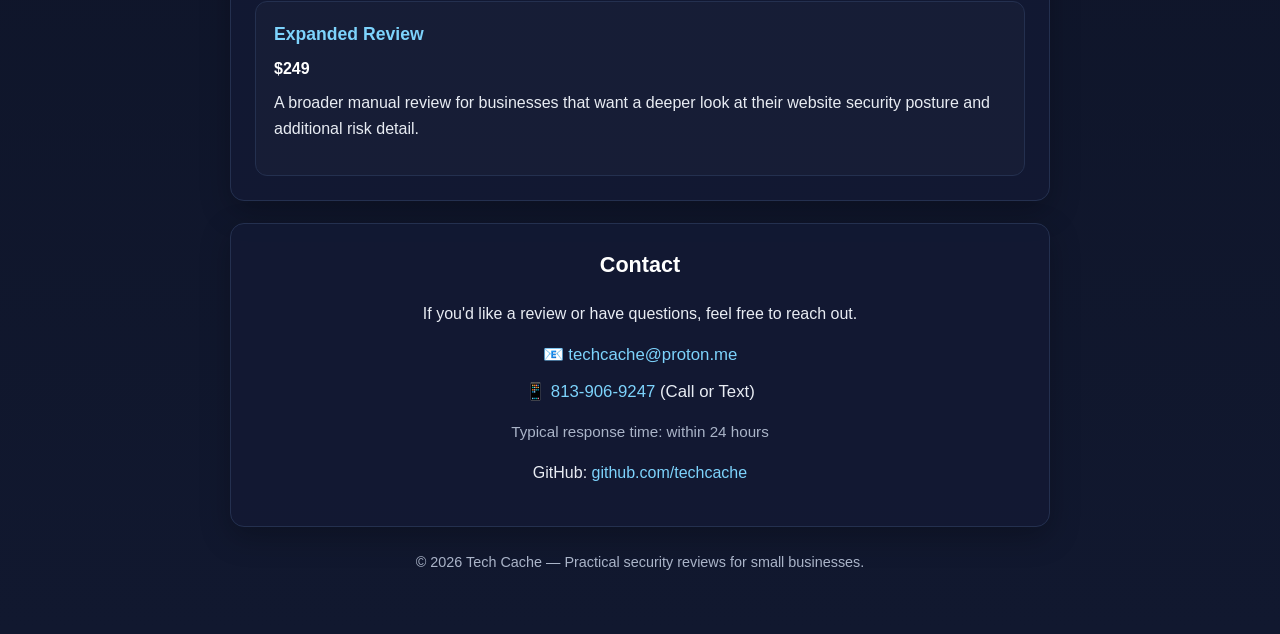
==== commit d67f7171: "Modify service prices and descriptions in index.html Updated service prices and improved service des" ====
--- a/index.html
+++ b/index.html
@@ -262,16 +262,16 @@
     <div class="services">
       <div class="service">
         <h3>Security Snapshot</h3>
-        <div class="price">$39</div>
+        <div class="price">$99</div>
         <p>
-          A concise 1-page report covering common website and email security
+          A concise report covering common website and email security
           configuration issues, with clear findings and recommended fixes.
         </p>
       </div>
 
       <div class="service">
         <h3>Remediation Recheck</h3>
-        <div class="price">$29</div>
+        <div class="price">$49</div>
         <p>
           A follow-up review to confirm whether previously identified issues
           have been addressed.
@@ -280,7 +280,7 @@
 
       <div class="service">
         <h3>Expanded Review</h3>
-        <div class="price">$149</div>
+        <div class="price">$249</div>
         <p>
           A broader manual review for businesses that want a deeper look at
           their website security posture and additional risk detail.
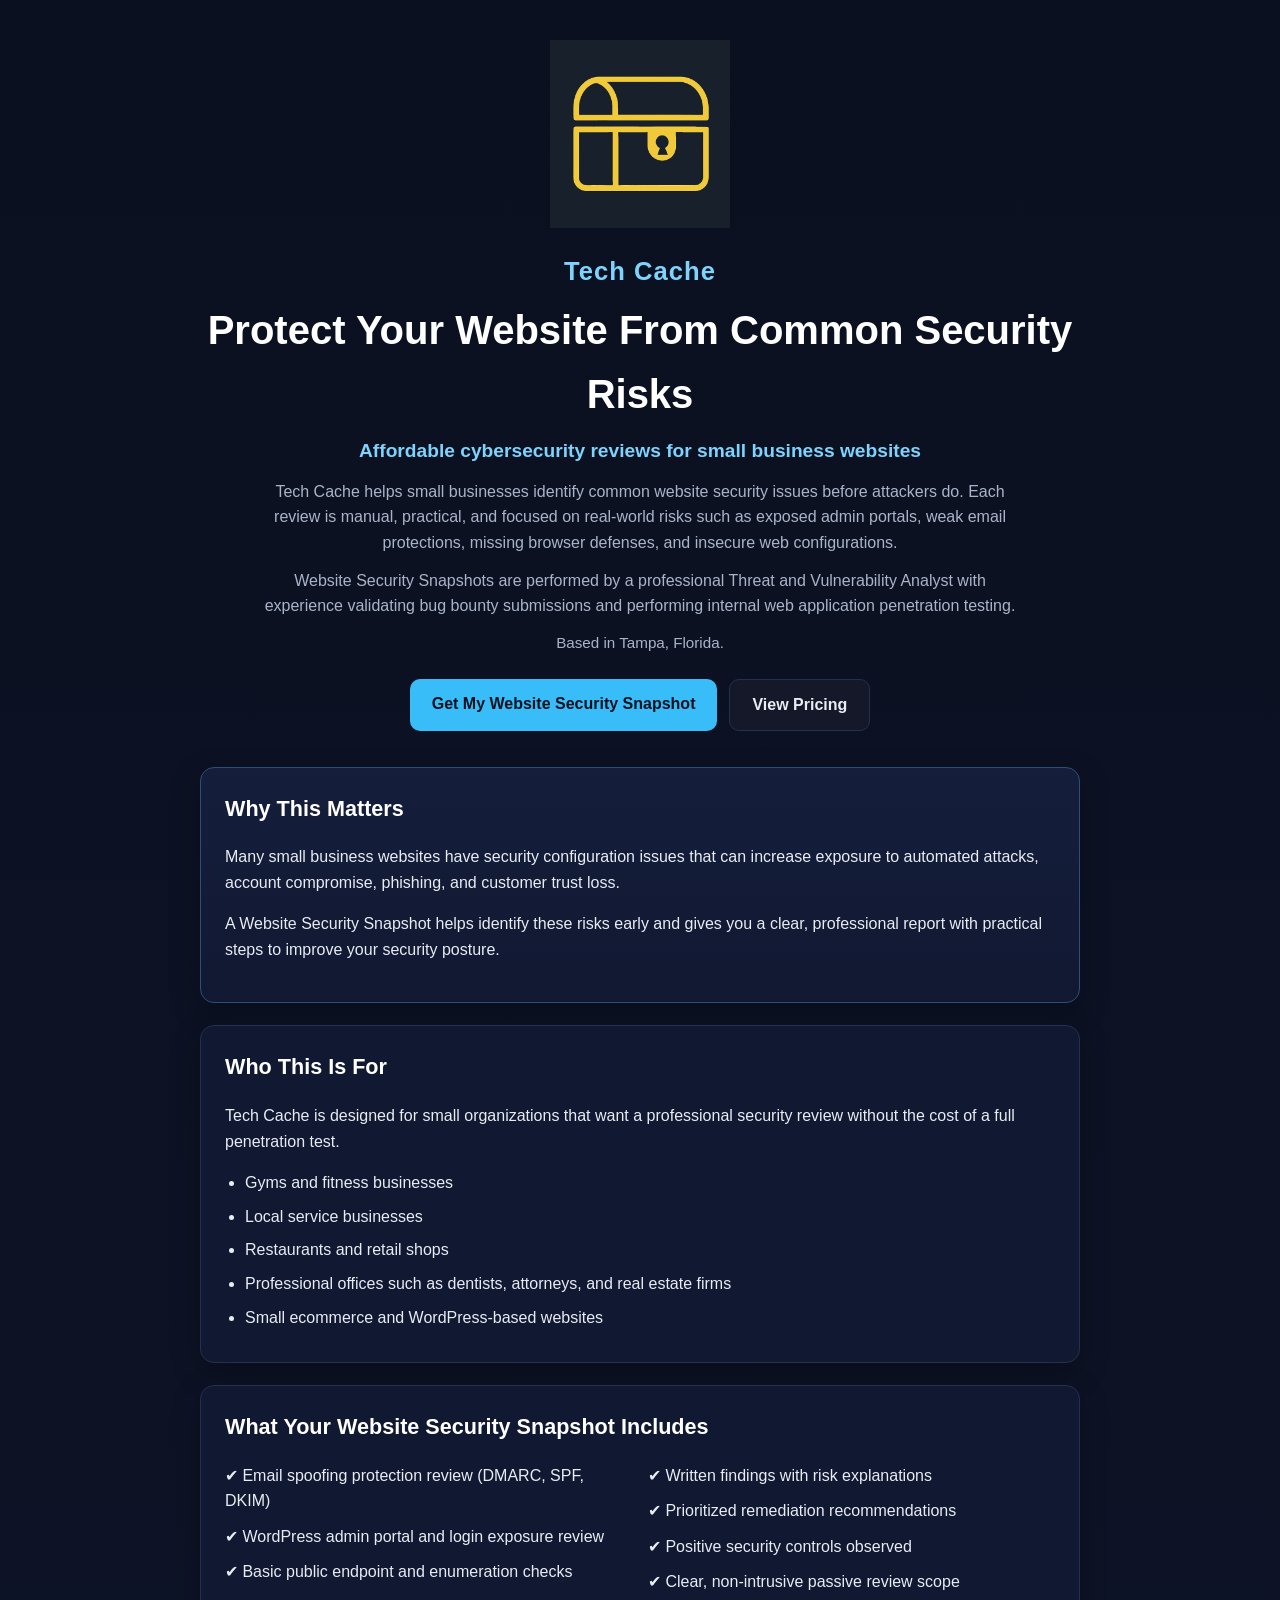
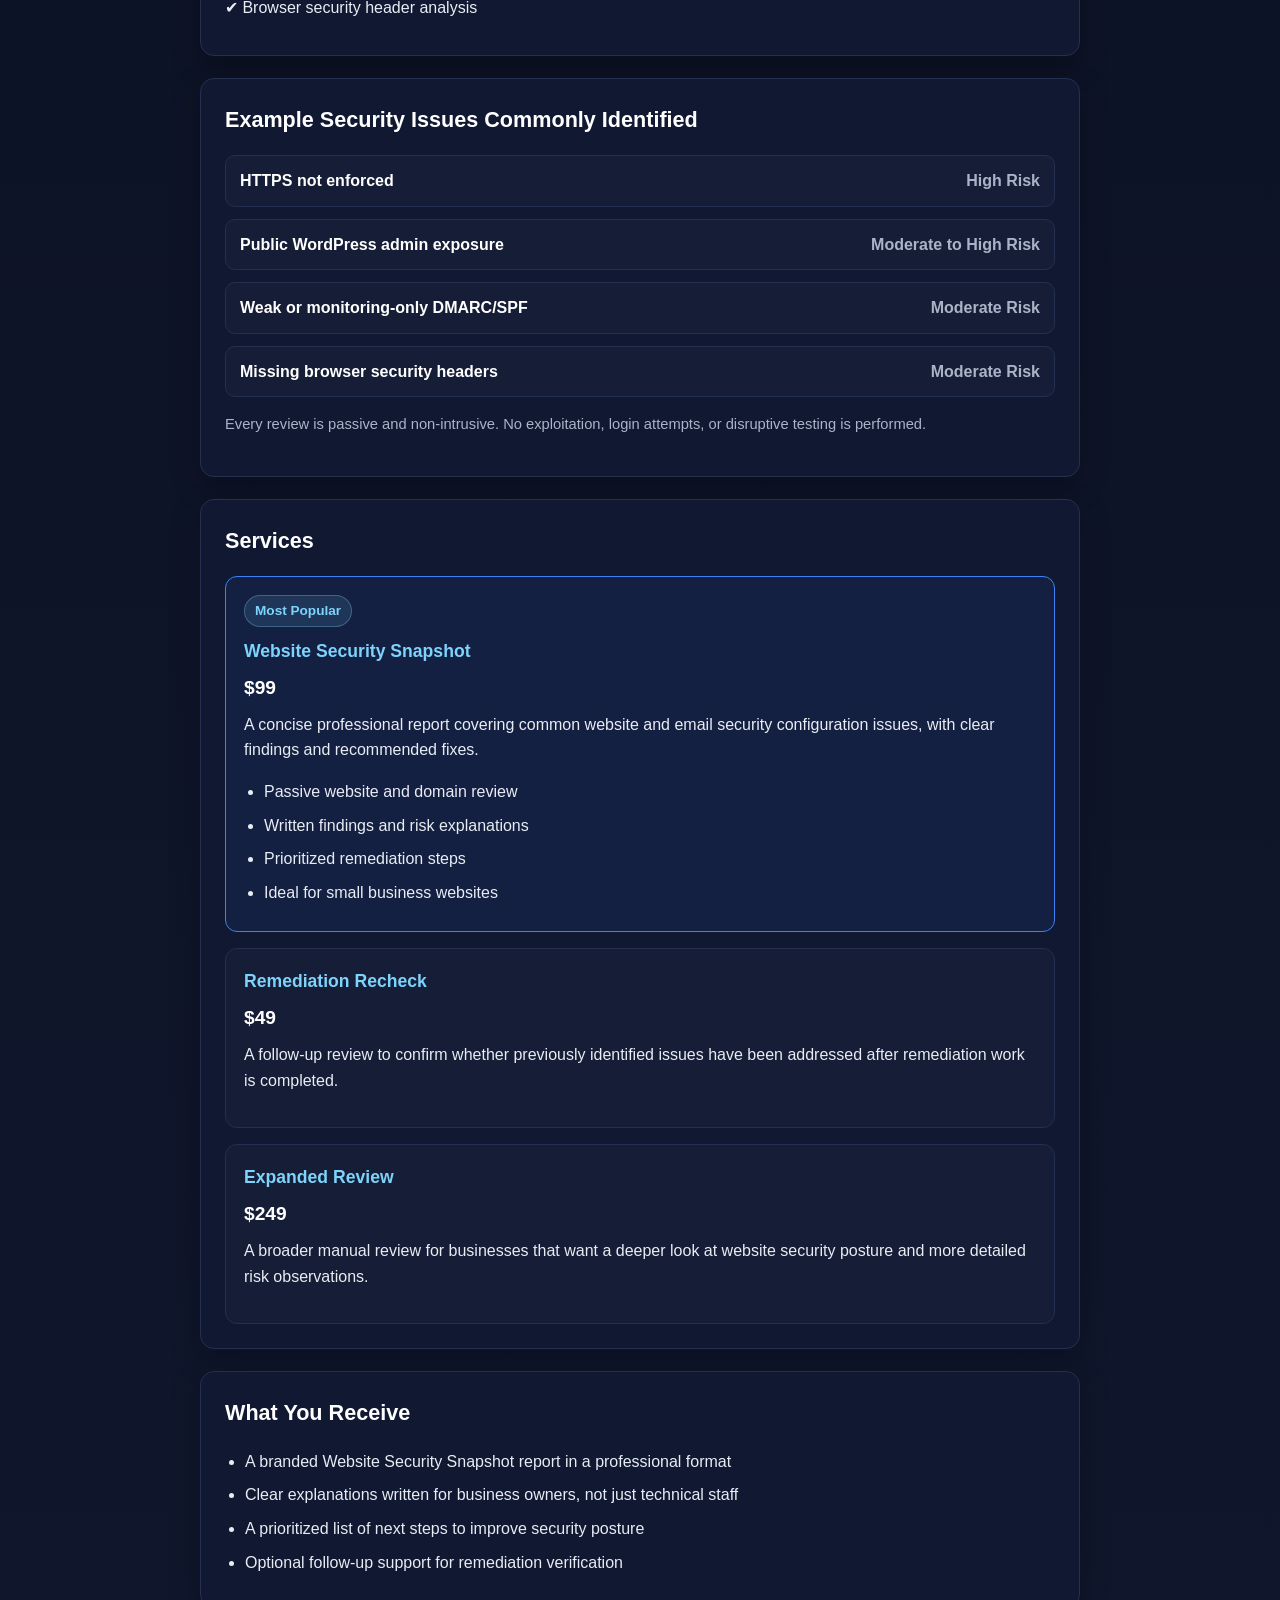
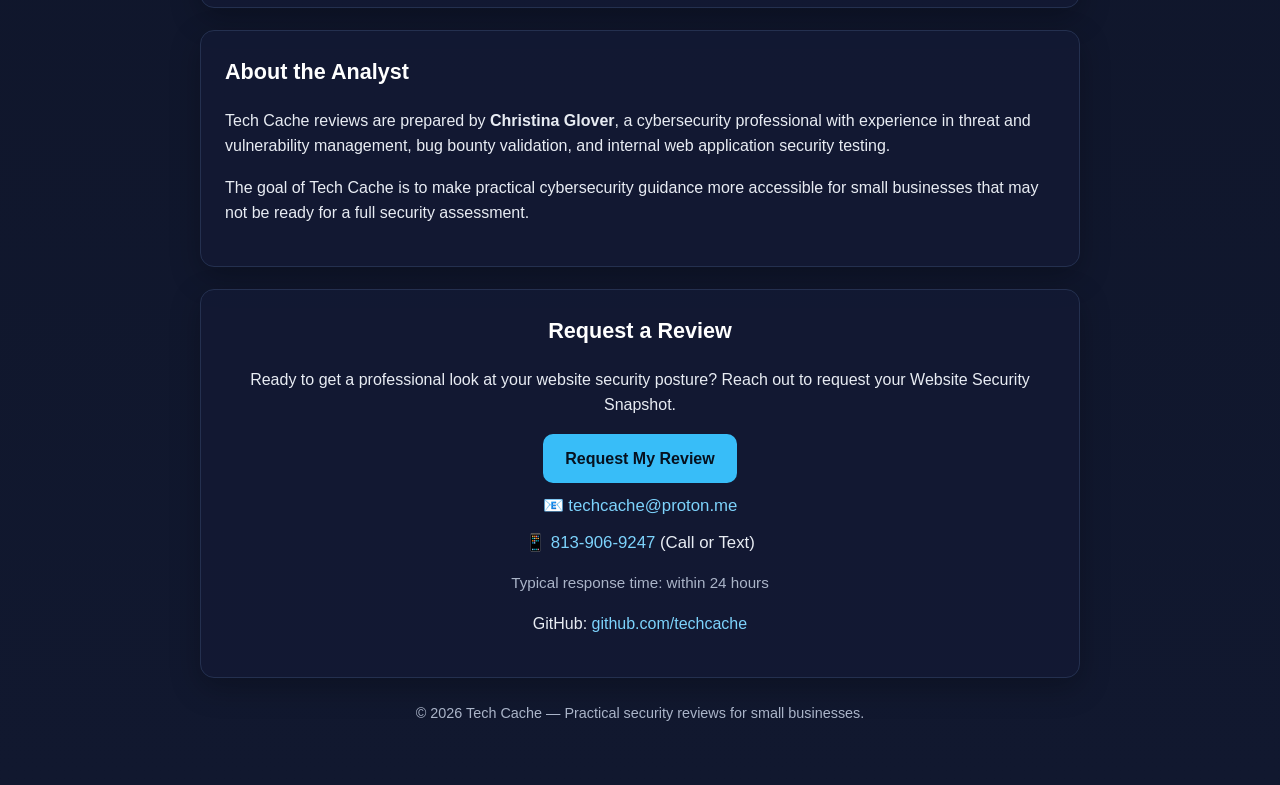
==== commit a1b9d135: "Add brand styling and update header in index.html Added brand class styling and updated HTML structu" ====
--- a/index.html
+++ b/index.html
@@ -3,10 +3,10 @@
 <head>
 <meta charset="UTF-8">
 <meta name="viewport" content="width=device-width, initial-scale=1.0">
-<title>Tech Cache</title>
+<title>Tech Cache | Website Security Snapshot</title>
 
 <meta name="description"
-content="Tech Cache provides practical cybersecurity reviews for small business websites including email security, WordPress exposure checks, and website security snapshots.">
+content="Tech Cache provides practical cybersecurity reviews for small business websites, including email security checks, WordPress exposure reviews, browser security header analysis, and affordable Website Security Snapshots.">
 
 <style>
 :root{
@@ -18,6 +18,9 @@
   --accent2:#38bdf8;
   --border:#24304f;
   --button-text:#06111f;
+  --success:#86efac;
+  --warning:#fcd34d;
+  --danger:#fca5a5;
 }
 
 *{
@@ -33,7 +36,7 @@
 }
 
 .container{
-  max-width:860px;
+  max-width:920px;
   margin:0 auto;
   padding:40px 20px 60px;
 }
@@ -50,21 +53,29 @@
 }
 
 h1{
-  margin:0 0 8px;
-  font-size:2.4rem;
+  margin:0 0 10px;
+  font-size:2.5rem;
   color:white;
 }
 
 .tagline{
-  font-size:1.15rem;
+  font-size:1.2rem;
   color:var(--accent);
   margin-bottom:12px;
-  font-weight:600;
-}
+  font-weight:700;
+}
+
+ .brand{
+   font-size:1.6rem;
+   font-weight:700;
+   color:var(--accent);
+   letter-spacing:1px;
+   margin-bottom:6px;
+ }
 
 .subtext{
-  max-width:720px;
-  margin:0 auto 10px;
+  max-width:760px;
+  margin:0 auto 12px;
   color:var(--muted);
   font-size:1rem;
 }
@@ -76,7 +87,11 @@
 }
 
 .cta-wrap{
-  margin-top:22px;
+  margin-top:24px;
+  display:flex;
+  flex-wrap:wrap;
+  gap:12px;
+  justify-content:center;
 }
 
 .cta-button{
@@ -96,6 +111,25 @@
   transform:translateY(-1px);
 }
 
+.cta-secondary{
+  display:inline-block;
+  border:1px solid var(--border);
+  color:var(--text);
+  padding:12px 22px;
+  border-radius:10px;
+  font-weight:700;
+  text-decoration:none;
+  background:rgba(255,255,255,0.03);
+  transition:transform 0.15s ease, opacity 0.15s ease, border-color 0.15s ease;
+}
+
+.cta-secondary:hover{
+  text-decoration:none;
+  opacity:0.95;
+  transform:translateY(-1px);
+  border-color:var(--accent2);
+}
+
 .card{
   background:rgba(18,25,51,0.9);
   border:1px solid var(--border);
@@ -105,10 +139,19 @@
   box-shadow:0 10px 30px rgba(0,0,0,0.25);
 }
 
+.highlight-card{
+  border-color:#2d4d7a;
+  background:linear-gradient(180deg, rgba(20,31,61,0.95) 0%, rgba(18,25,51,0.92) 100%);
+}
+
 h2{
   margin-top:0;
   color:white;
   font-size:1.35rem;
+}
+
+h3{
+  margin-top:0;
 }
 
 p{
@@ -137,6 +180,11 @@
   background:rgba(255,255,255,0.02);
 }
 
+.service.featured{
+  border:1px solid #3b82f6;
+  background:rgba(59,130,246,0.08);
+}
+
 .service h3{
   margin:0 0 8px;
   color:var(--accent);
@@ -147,6 +195,62 @@
   font-weight:bold;
   color:white;
   margin-bottom:8px;
+  font-size:1.2rem;
+}
+
+.badge{
+  display:inline-block;
+  margin-bottom:10px;
+  padding:4px 10px;
+  border-radius:999px;
+  background:rgba(125,211,252,0.12);
+  border:1px solid rgba(125,211,252,0.3);
+  color:var(--accent);
+  font-size:0.85rem;
+  font-weight:700;
+}
+
+.grid-2{
+  display:grid;
+  grid-template-columns:1fr 1fr;
+  gap:16px;
+}
+
+.mini-list{
+  list-style:none;
+  margin:0;
+  padding:0;
+}
+
+.mini-list li{
+  margin-bottom:10px;
+  padding-left:0;
+}
+
+.scorecard{
+  display:grid;
+  gap:12px;
+  margin-top:14px;
+}
+
+.score-item{
+  display:flex;
+  justify-content:space-between;
+  gap:12px;
+  padding:12px 14px;
+  border:1px solid var(--border);
+  border-radius:10px;
+  background:rgba(255,255,255,0.02);
+}
+
+.score-label{
+  color:white;
+  font-weight:600;
+}
+
+.score-status{
+  color:var(--muted);
+  font-weight:700;
 }
 
 .contact-box{
@@ -162,6 +266,11 @@
   color:var(--muted);
   font-size:0.95rem;
   margin-top:14px;
+}
+
+.small-note{
+  color:var(--muted);
+  font-size:0.92rem;
 }
 
 a{
@@ -181,6 +290,12 @@
   margin-top:24px;
 }
 
+@media (max-width:700px){
+  .grid-2{
+    grid-template-columns:1fr;
+  }
+}
+
 @media (max-width:640px){
   h1{
     font-size:2rem;
@@ -190,9 +305,10 @@
     padding-top:28px;
   }
 
-  .cta-button{
+  .cta-button,
+  .cta-secondary{
     width:100%;
-    max-width:320px;
+    max-width:340px;
   }
 }
 </style>
@@ -205,68 +321,140 @@
   <header class="hero">
     <img src="assets/logo.png" alt="Tech Cache logo" class="logo">
 
-    <h1>Tech Cache</h1>
-
-    <div class="tagline">Cybersecurity reviews for small business websites</div>
+    <div class="brand">Tech Cache</div>
+
+    <h1>Protect Your Website From Common Security Risks</h1>
+
+    <div class="tagline">Affordable cybersecurity reviews for small business websites</div>
 
     <p class="subtext">
-      Tech Cache provides practical security configuration reviews to help
-      businesses identify common website vulnerabilities before attackers do.
+      Tech Cache helps small businesses identify common website security issues
+      before attackers do. Each review is manual, practical, and focused on
+      real-world risks such as exposed admin portals, weak email protections,
+      missing browser defenses, and insecure web configurations.
     </p>
 
     <p class="subtext">
-      Security reviews performed by a professional Threat and Vulnerability Analyst
-      with experience validating bug bounty submissions and performing internal
-      web application penetration testing.
+      Website Security Snapshots are performed by a professional Threat and
+      Vulnerability Analyst with experience validating bug bounty submissions
+      and performing internal web application penetration testing.
     </p>
 
     <div class="location">Based in Tampa, Florida.</div>
 
     <div class="cta-wrap">
-      <a href="mailto:techcache@proton.me?subject=Security%20Snapshot%20Request" class="cta-button">
-        Request a Security Snapshot
+      <a href="mailto:techcache@proton.me?subject=Website%20Security%20Snapshot%20Request" class="cta-button">
+        Get My Website Security Snapshot
       </a>
+
+      <a href="#services" class="cta-secondary">
+        View Pricing
+      </a>
     </div>
   </header>
 
+  <section class="card highlight-card">
+    <h2>Why This Matters</h2>
+
+    <p>
+      Many small business websites have security configuration issues that can
+      increase exposure to automated attacks, account compromise, phishing, and
+      customer trust loss.
+    </p>
+
+    <p>
+      A Website Security Snapshot helps identify these risks early and gives you
+      a clear, professional report with practical steps to improve your security posture.
+    </p>
+  </section>
+
   <section class="card">
-    <h2>Why This Matters</h2>
+    <h2>Who This Is For</h2>
 
     <p>
-      Many small business websites contain simple configuration issues that can
-      increase exposure to automated attacks, account takeover attempts, and
-      email impersonation.
-    </p>
-
-    <p>
-      A short security review can identify these risks early and provide clear,
-      practical steps to improve your security posture.
-    </p>
+      Tech Cache is designed for small organizations that want a professional
+      security review without the cost of a full penetration test.
+    </p>
+
+    <ul>
+      <li>Gyms and fitness businesses</li>
+      <li>Local service businesses</li>
+      <li>Restaurants and retail shops</li>
+      <li>Professional offices such as dentists, attorneys, and real estate firms</li>
+      <li>Small ecommerce and WordPress-based websites</li>
+    </ul>
   </section>
 
   <section class="card">
-    <h2>What Tech Cache Reviews</h2>
-
-    <ul>
-      <li>Email spoofing protection issues such as weak or missing DMARC, SPF, and DKIM enforcement</li>
-      <li>Publicly accessible WordPress admin portals and login exposure</li>
-      <li>Username enumeration through common WordPress endpoints</li>
-      <li>Missing browser security protections such as HSTS and other HTTP security headers</li>
-      <li>Basic website security posture observations for small business websites</li>
-    </ul>
+    <h2>What Your Website Security Snapshot Includes</h2>
+
+    <div class="grid-2">
+      <div>
+        <ul class="mini-list">
+          <li>✔ Email spoofing protection review (DMARC, SPF, DKIM)</li>
+          <li>✔ WordPress admin portal and login exposure review</li>
+          <li>✔ Basic public endpoint and enumeration checks</li>
+          <li>✔ Browser security header analysis</li>
+        </ul>
+      </div>
+
+      <div>
+        <ul class="mini-list">
+          <li>✔ Written findings with risk explanations</li>
+          <li>✔ Prioritized remediation recommendations</li>
+          <li>✔ Positive security controls observed</li>
+          <li>✔ Clear, non-intrusive passive review scope</li>
+        </ul>
+      </div>
+    </div>
   </section>
 
   <section class="card">
+    <h2>Example Security Issues Commonly Identified</h2>
+
+    <div class="scorecard">
+      <div class="score-item">
+        <div class="score-label">HTTPS not enforced</div>
+        <div class="score-status">High Risk</div>
+      </div>
+      <div class="score-item">
+        <div class="score-label">Public WordPress admin exposure</div>
+        <div class="score-status">Moderate to High Risk</div>
+      </div>
+      <div class="score-item">
+        <div class="score-label">Weak or monitoring-only DMARC/SPF</div>
+        <div class="score-status">Moderate Risk</div>
+      </div>
+      <div class="score-item">
+        <div class="score-label">Missing browser security headers</div>
+        <div class="score-status">Moderate Risk</div>
+      </div>
+    </div>
+
+    <p class="small-note" style="margin-top:16px;">
+      Every review is passive and non-intrusive. No exploitation, login attempts,
+      or disruptive testing is performed.
+    </p>
+  </section>
+
+  <section class="card" id="services">
     <h2>Services</h2>
 
     <div class="services">
-      <div class="service">
-        <h3>Security Snapshot</h3>
+      <div class="service featured">
+        <div class="badge">Most Popular</div>
+        <h3>Website Security Snapshot</h3>
         <div class="price">$99</div>
         <p>
-          A concise report covering common website and email security
-          configuration issues, with clear findings and recommended fixes.
+          A concise professional report covering common website and email
+          security configuration issues, with clear findings and recommended fixes.
         </p>
+        <ul>
+          <li>Passive website and domain review</li>
+          <li>Written findings and risk explanations</li>
+          <li>Prioritized remediation steps</li>
+          <li>Ideal for small business websites</li>
+        </ul>
       </div>
 
       <div class="service">
@@ -274,7 +462,7 @@
         <div class="price">$49</div>
         <p>
           A follow-up review to confirm whether previously identified issues
-          have been addressed.
+          have been addressed after remediation work is completed.
         </p>
       </div>
 
@@ -283,16 +471,51 @@
         <div class="price">$249</div>
         <p>
           A broader manual review for businesses that want a deeper look at
-          their website security posture and additional risk detail.
+          website security posture and more detailed risk observations.
         </p>
       </div>
     </div>
   </section>
 
+  <section class="card">
+    <h2>What You Receive</h2>
+
+    <ul>
+      <li>A branded Website Security Snapshot report in a professional format</li>
+      <li>Clear explanations written for business owners, not just technical staff</li>
+      <li>A prioritized list of next steps to improve security posture</li>
+      <li>Optional follow-up support for remediation verification</li>
+    </ul>
+  </section>
+
+  <section class="card">
+    <h2>About the Analyst</h2>
+
+    <p>
+      Tech Cache reviews are prepared by <strong>Christina Glover</strong>, a
+      cybersecurity professional with experience in threat and vulnerability
+      management, bug bounty validation, and internal web application security testing.
+    </p>
+
+    <p>
+      The goal of Tech Cache is to make practical cybersecurity guidance more
+      accessible for small businesses that may not be ready for a full security assessment.
+    </p>
+  </section>
+
   <section class="card contact-box">
-    <h2>Contact</h2>
-
-    <p>If you'd like a review or have questions, feel free to reach out.</p>
+    <h2>Request a Review</h2>
+
+    <p>
+      Ready to get a professional look at your website security posture?
+      Reach out to request your Website Security Snapshot.
+    </p>
+
+    <div class="cta-wrap" style="margin-top:10px; margin-bottom:10px;">
+      <a href="mailto:techcache@proton.me?subject=Website%20Security%20Snapshot%20Request" class="cta-button">
+        Request My Review
+      </a>
+    </div>
 
     <div class="contact-info">
       📧 <a href="mailto:techcache@proton.me">techcache@proton.me</a>
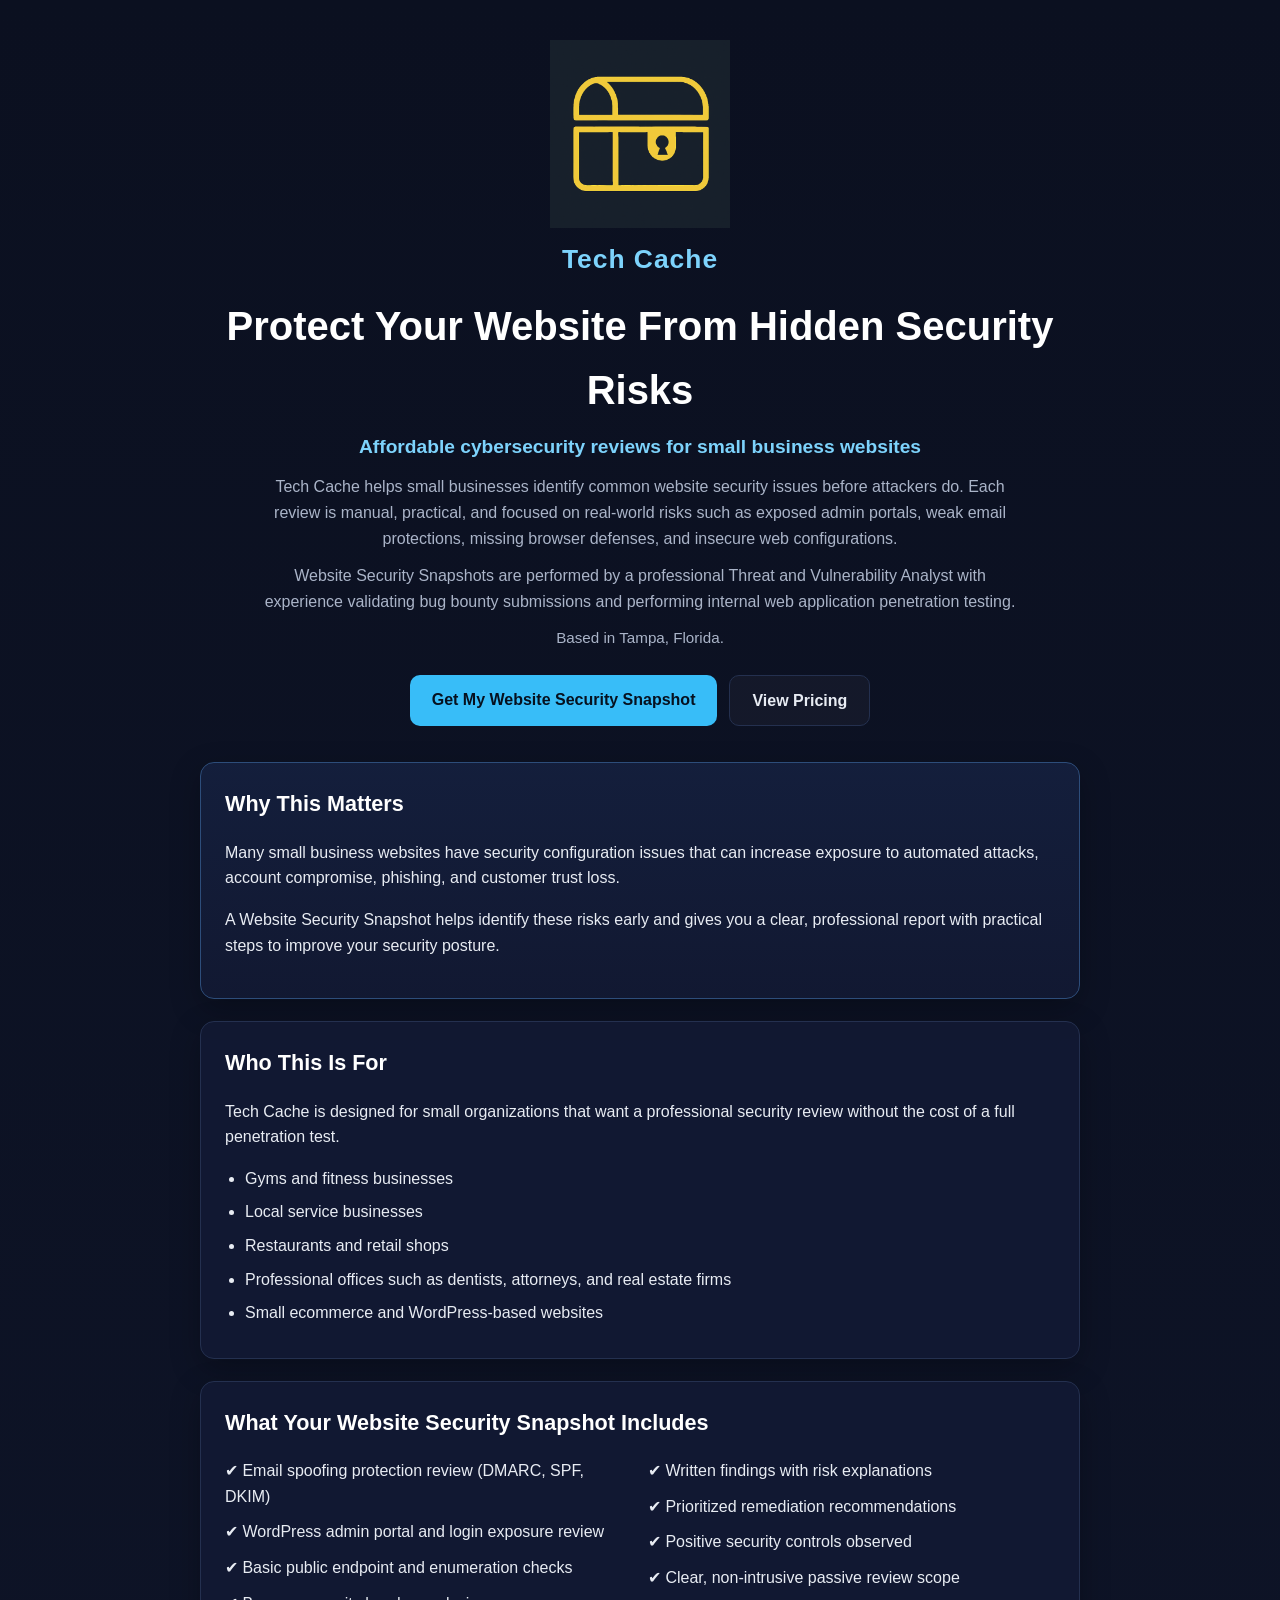
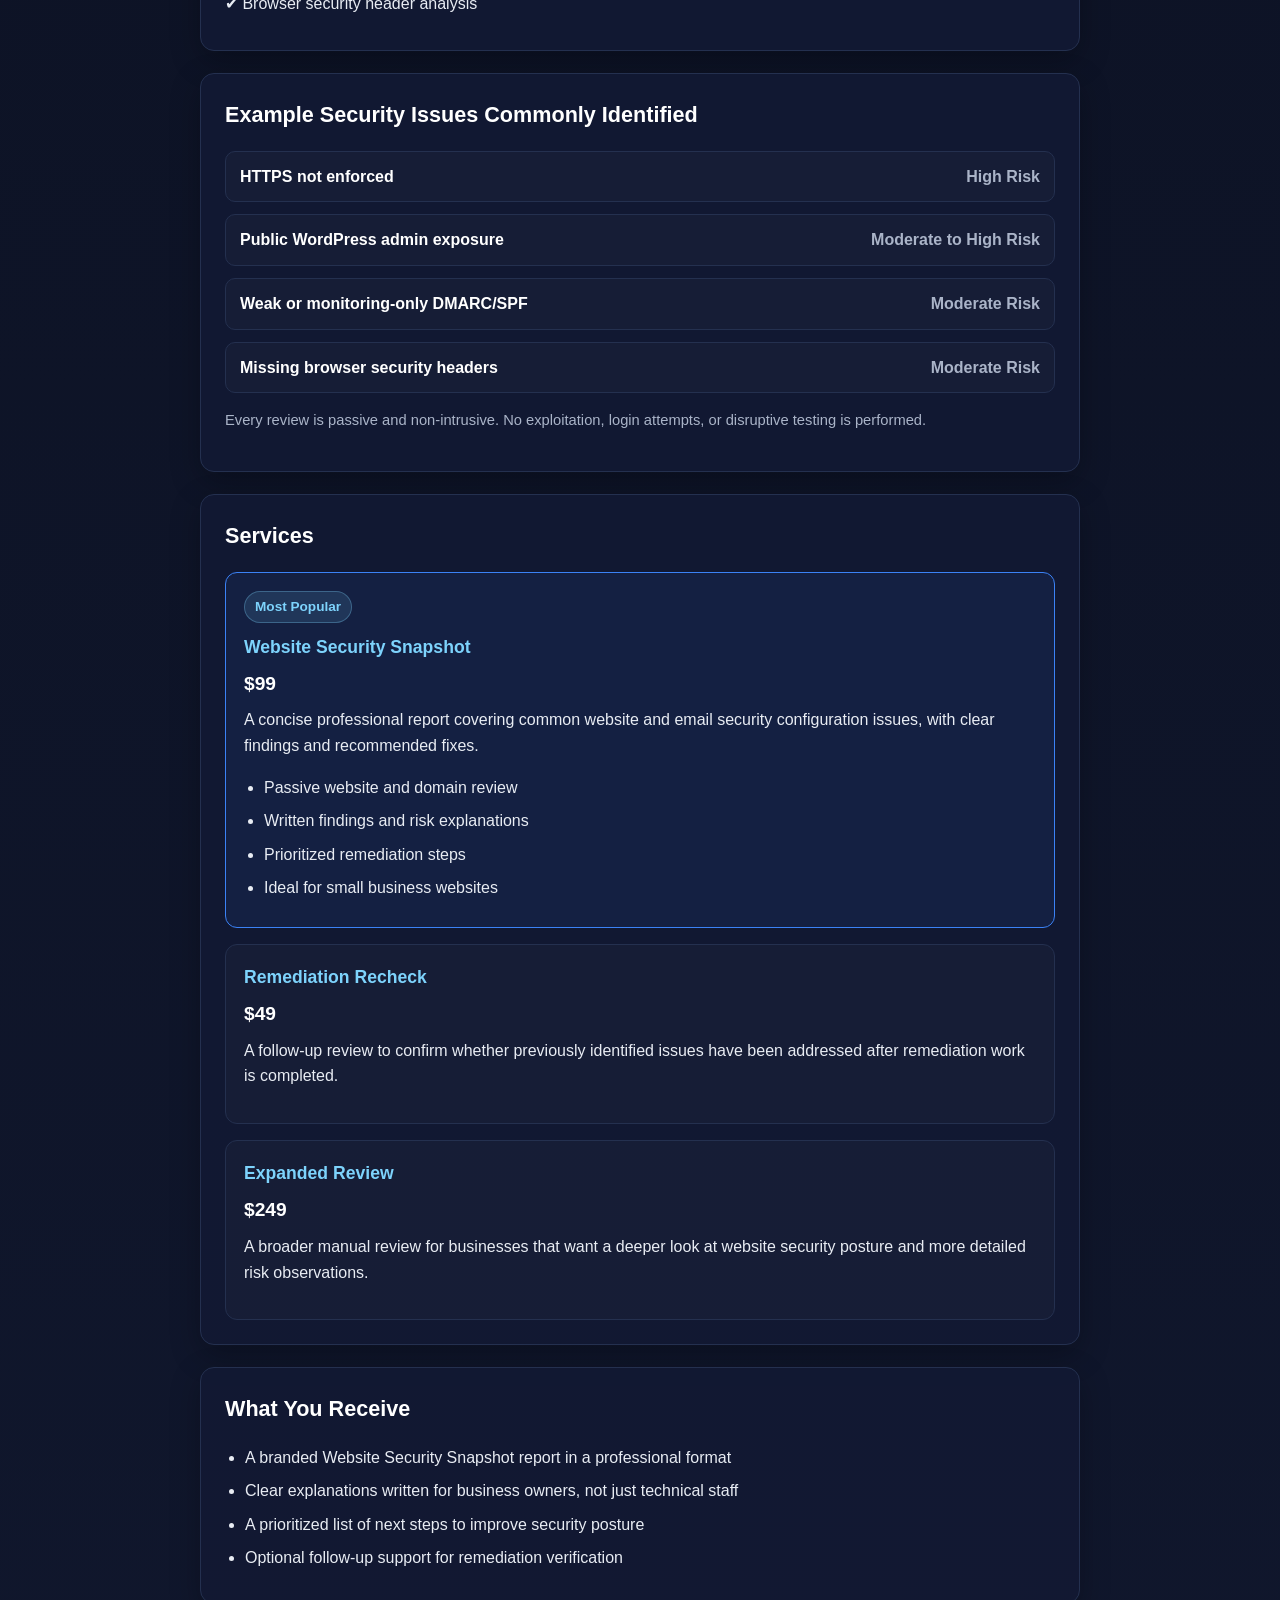
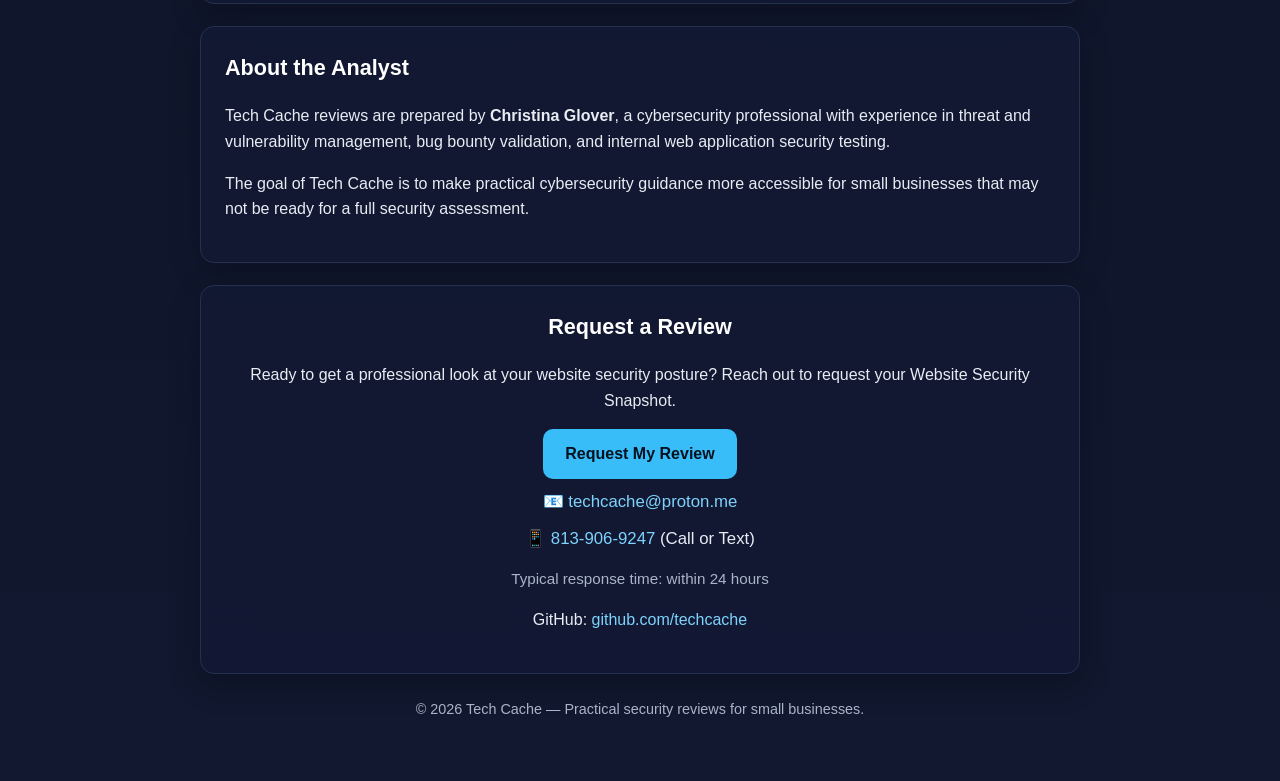
==== commit 3e92eb52: "Refactor brand section and update logo styles" ====
--- a/index.html
+++ b/index.html
@@ -18,9 +18,6 @@
   --accent2:#38bdf8;
   --border:#24304f;
   --button-text:#06111f;
-  --success:#86efac;
-  --warning:#fcd34d;
-  --danger:#fca5a5;
 }
 
 *{
@@ -46,10 +43,27 @@
   margin-bottom:36px;
 }
 
+.brand-header{
+  display:flex;
+  flex-direction:column;
+  align-items:center;
+  justify-content:center;
+  gap:10px;
+  margin-bottom:14px;
+}
+
 .logo{
   max-width:180px;
   height:auto;
-  margin-bottom:16px;
+  margin-bottom:0;
+}
+
+.brand{
+  font-size:1.65rem;
+  font-weight:700;
+  color:var(--accent);
+  letter-spacing:1px;
+  margin:0;
 }
 
 h1{
@@ -64,14 +78,6 @@
   margin-bottom:12px;
   font-weight:700;
 }
-
- .brand{
-   font-size:1.6rem;
-   font-weight:700;
-   color:var(--accent);
-   letter-spacing:1px;
-   margin-bottom:6px;
- }
 
 .subtext{
   max-width:760px;
@@ -301,8 +307,16 @@
     font-size:2rem;
   }
 
+  .brand{
+    font-size:1.4rem;
+  }
+
   .container{
     padding-top:28px;
+  }
+
+  .logo{
+    max-width:150px;
   }
 
   .cta-button,
@@ -319,11 +333,12 @@
 <div class="container">
 
   <header class="hero">
-    <img src="assets/logo.png" alt="Tech Cache logo" class="logo">
-
-    <div class="brand">Tech Cache</div>
-
-    <h1>Protect Your Website From Common Security Risks</h1>
+    <div class="brand-header">
+      <img src="assets/logo.png" alt="Tech Cache logo" class="logo">
+      <div class="brand">Tech Cache</div>
+    </div>
+
+    <h1>Protect Your Website From Hidden Security Risks</h1>
 
     <div class="tagline">Affordable cybersecurity reviews for small business websites</div>
 
